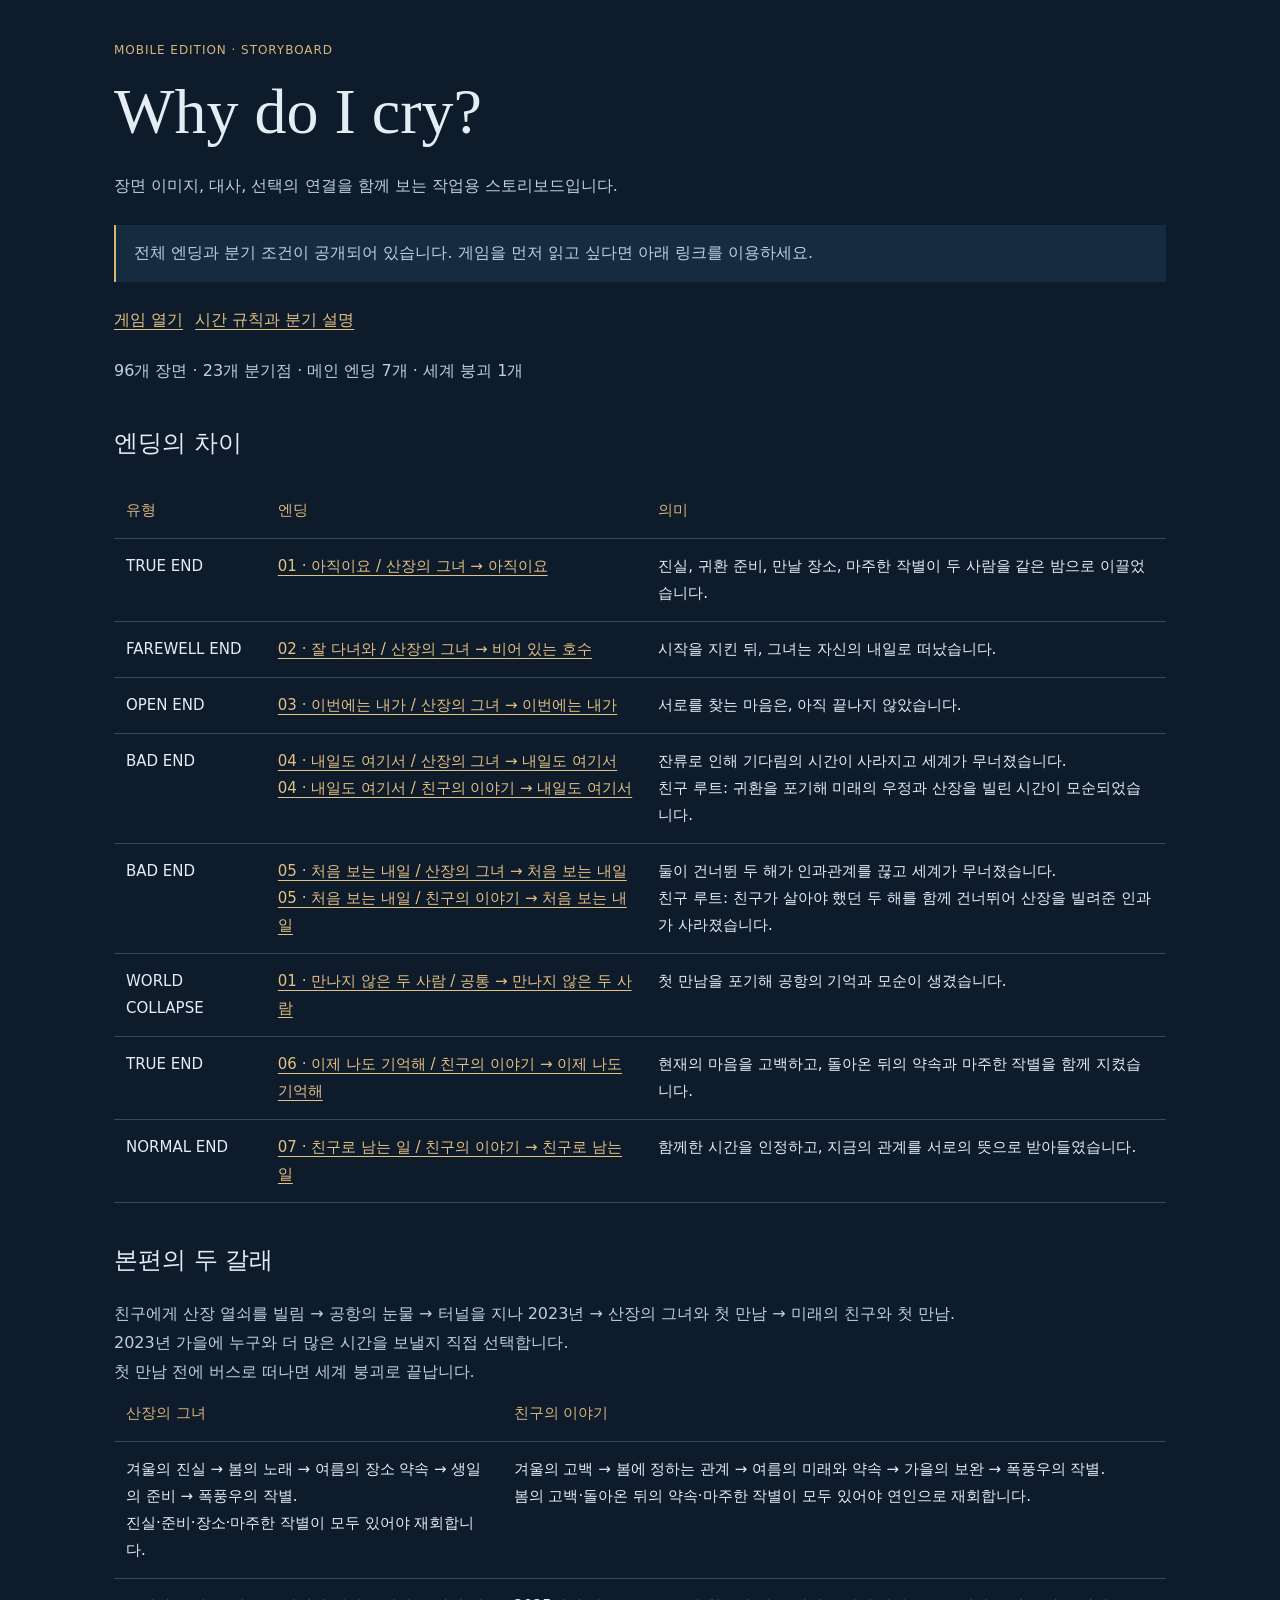
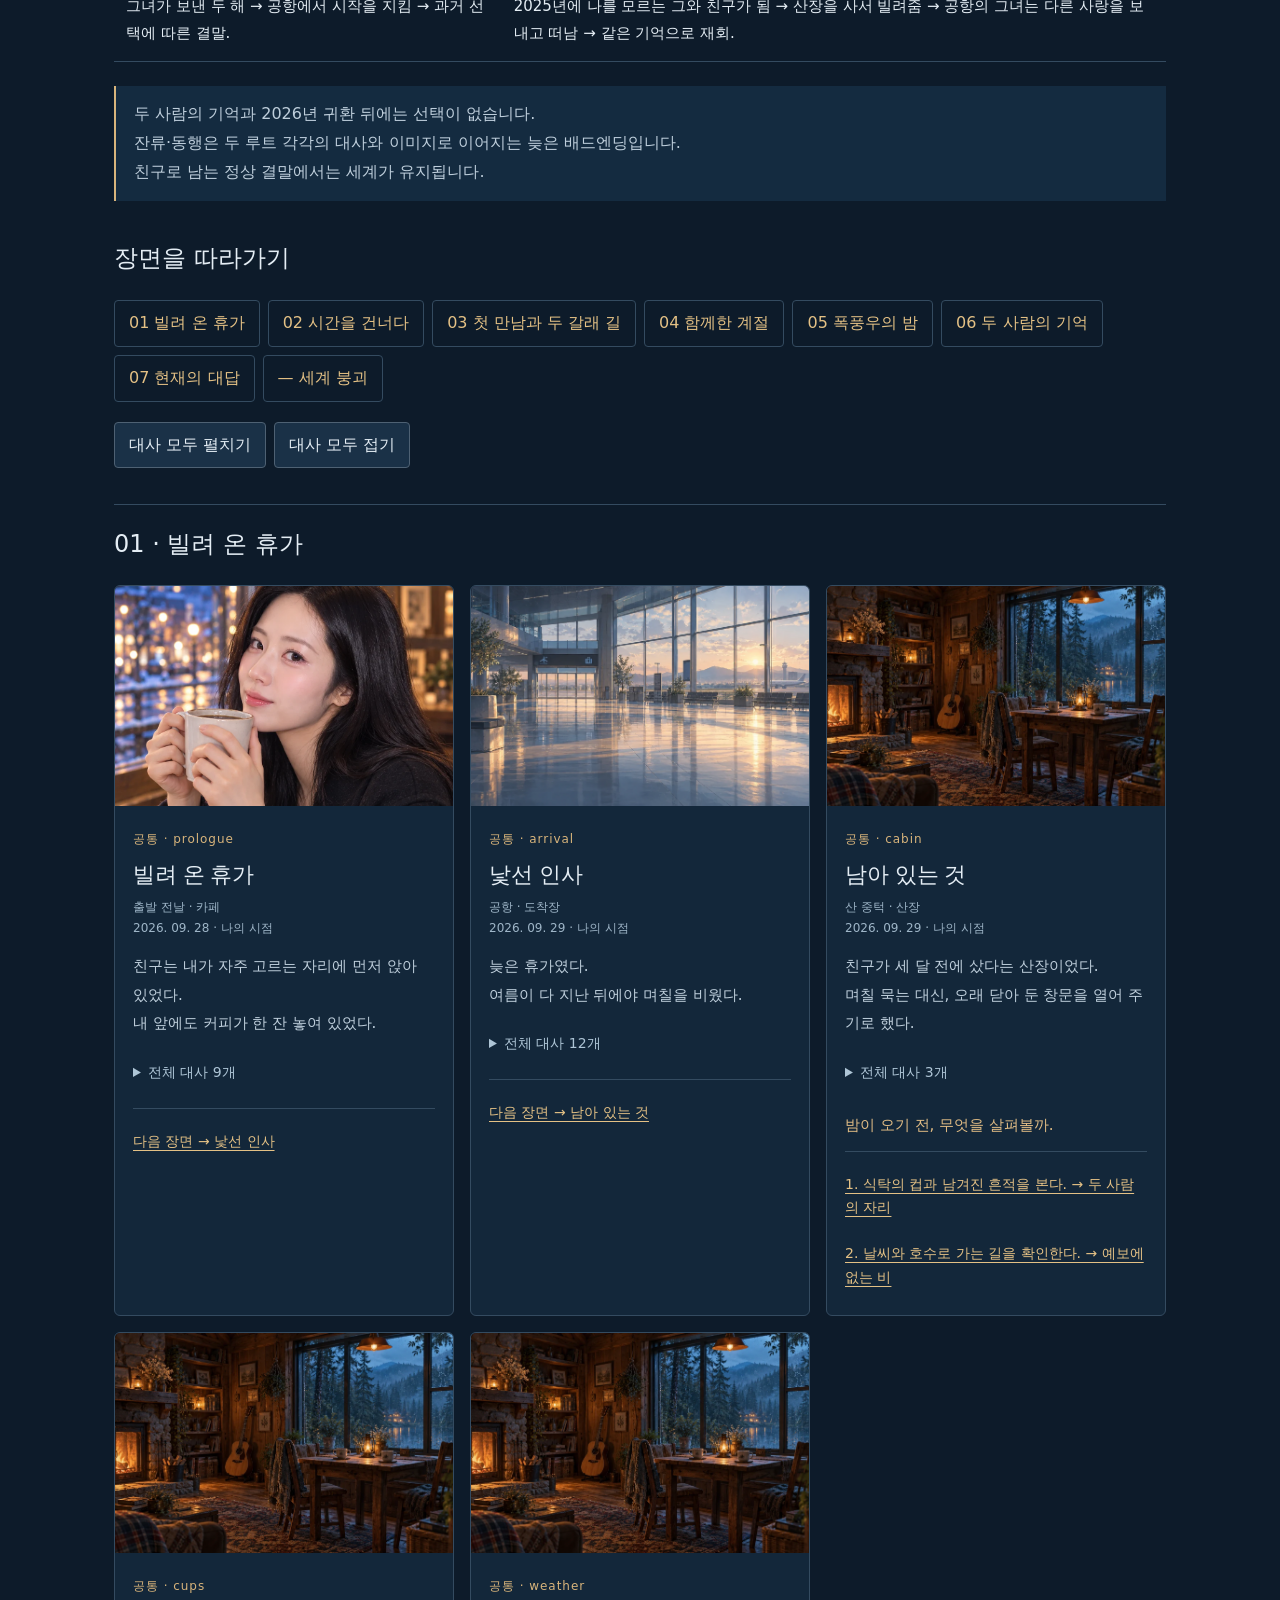
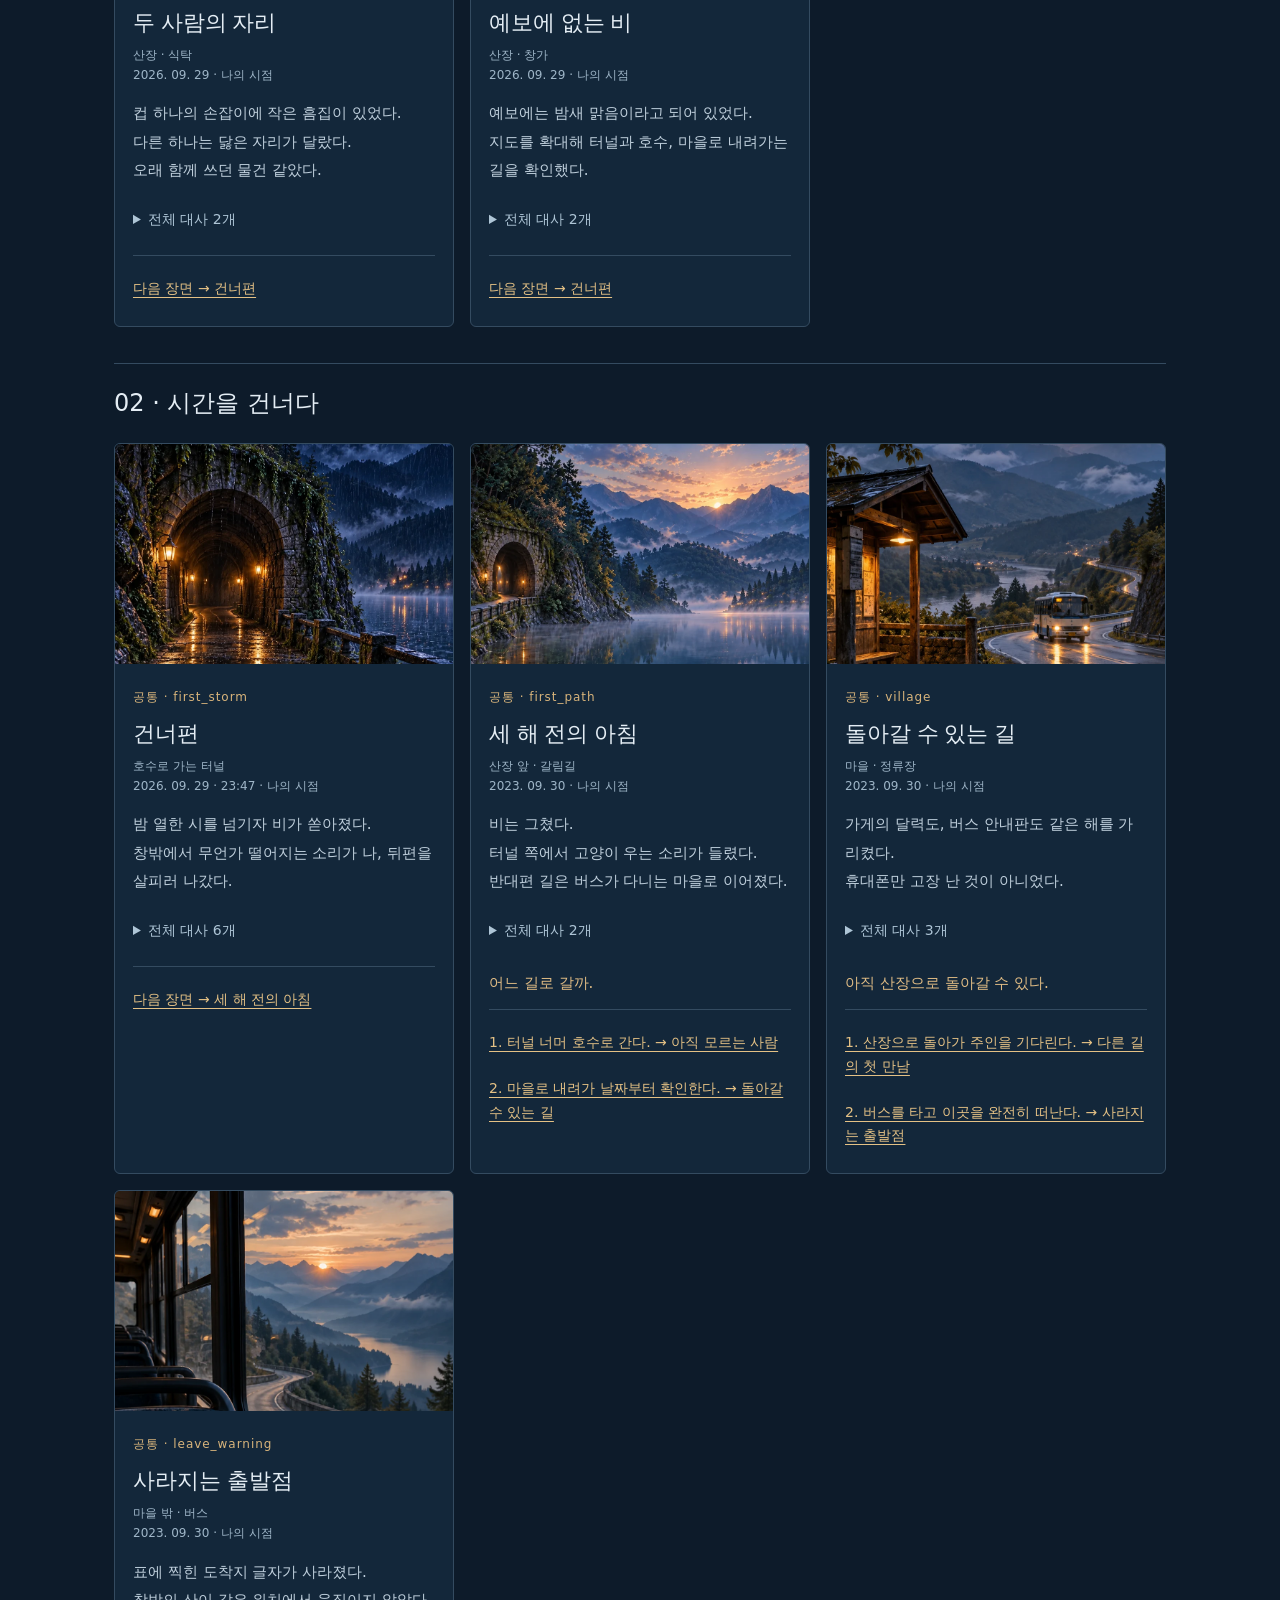
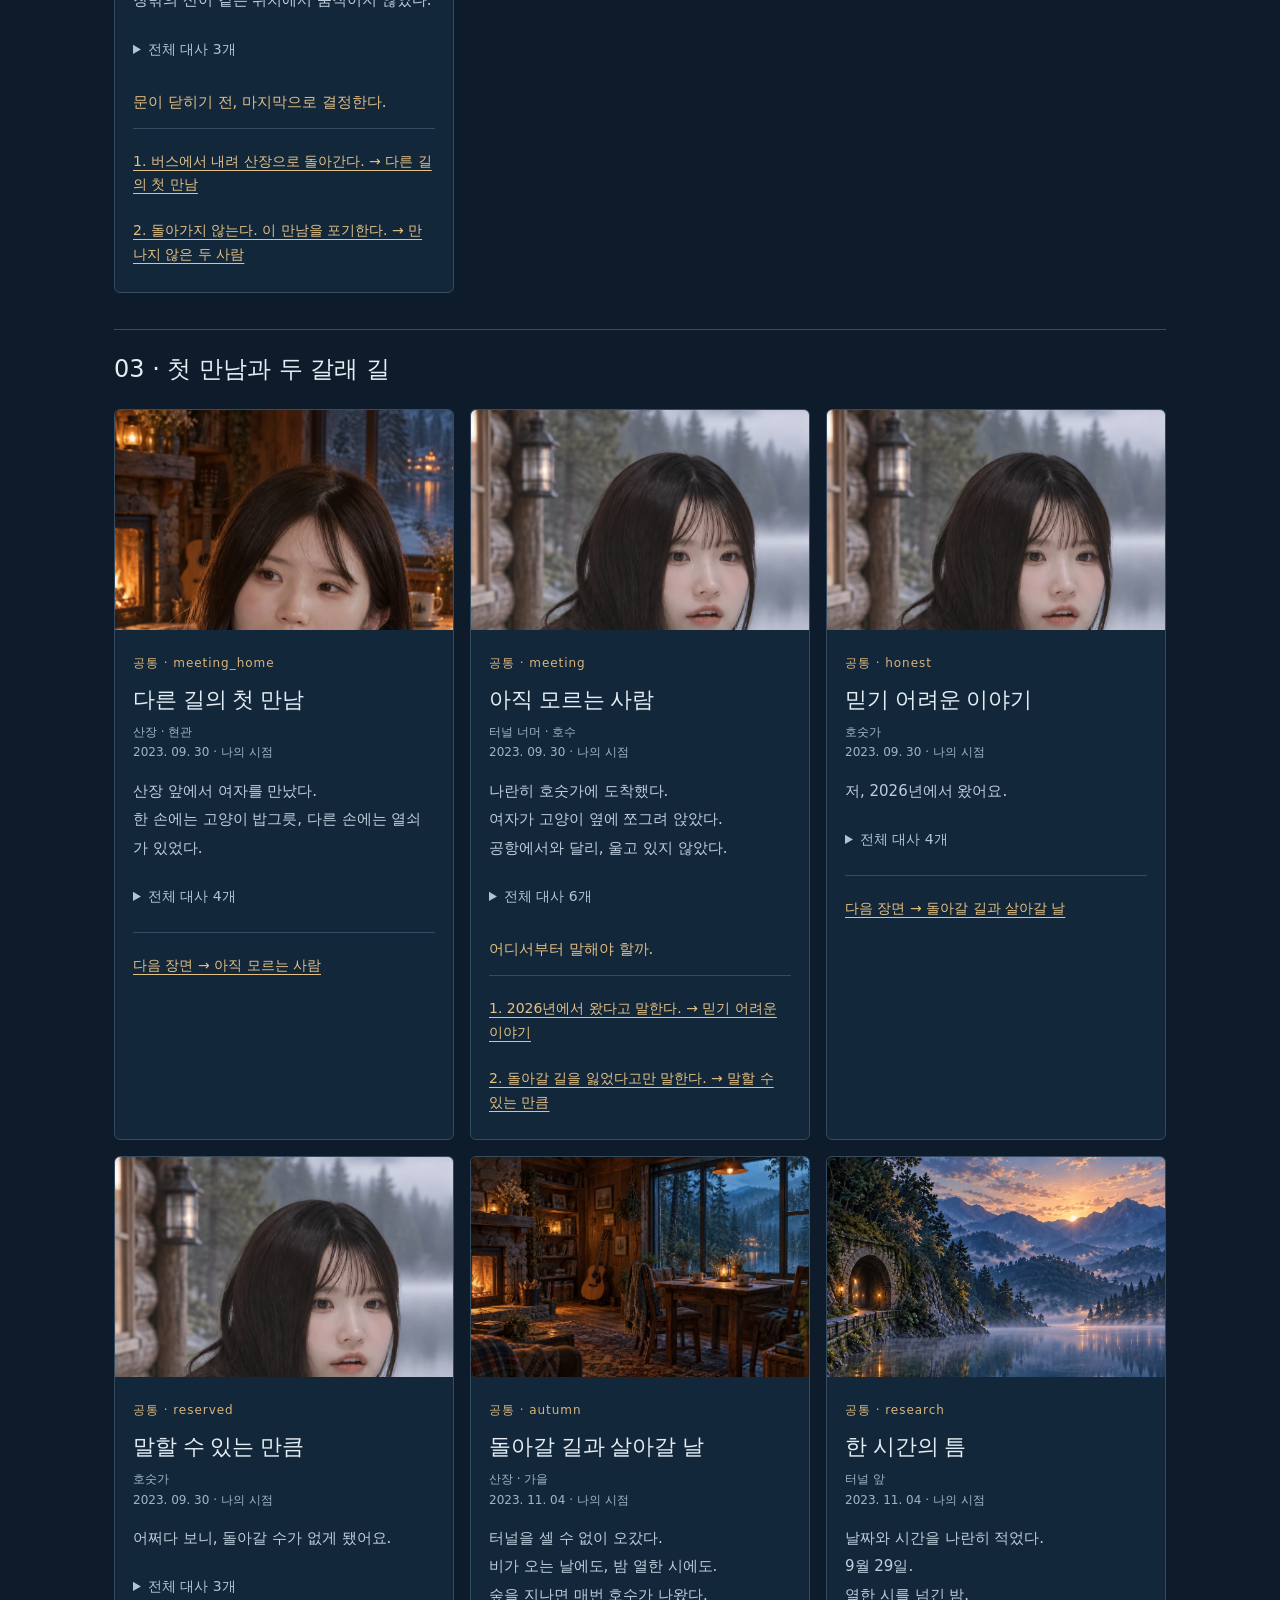
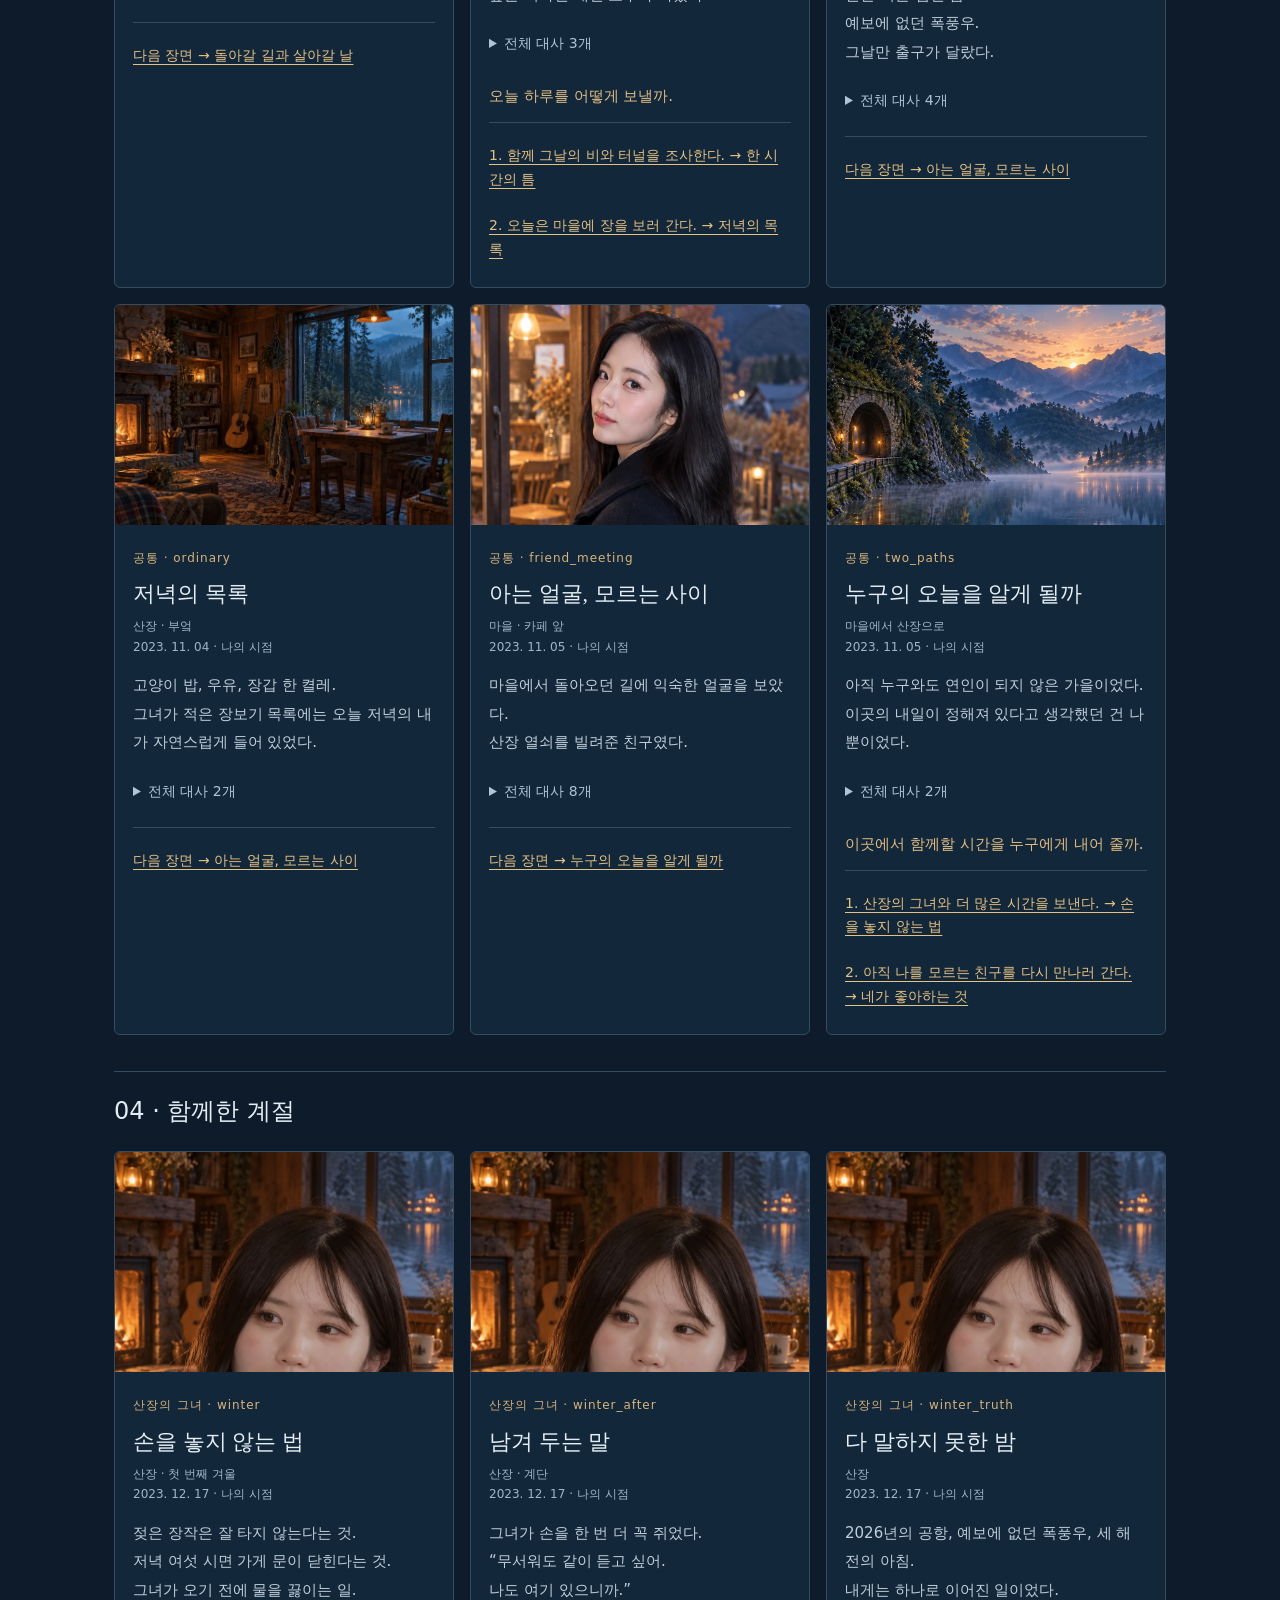
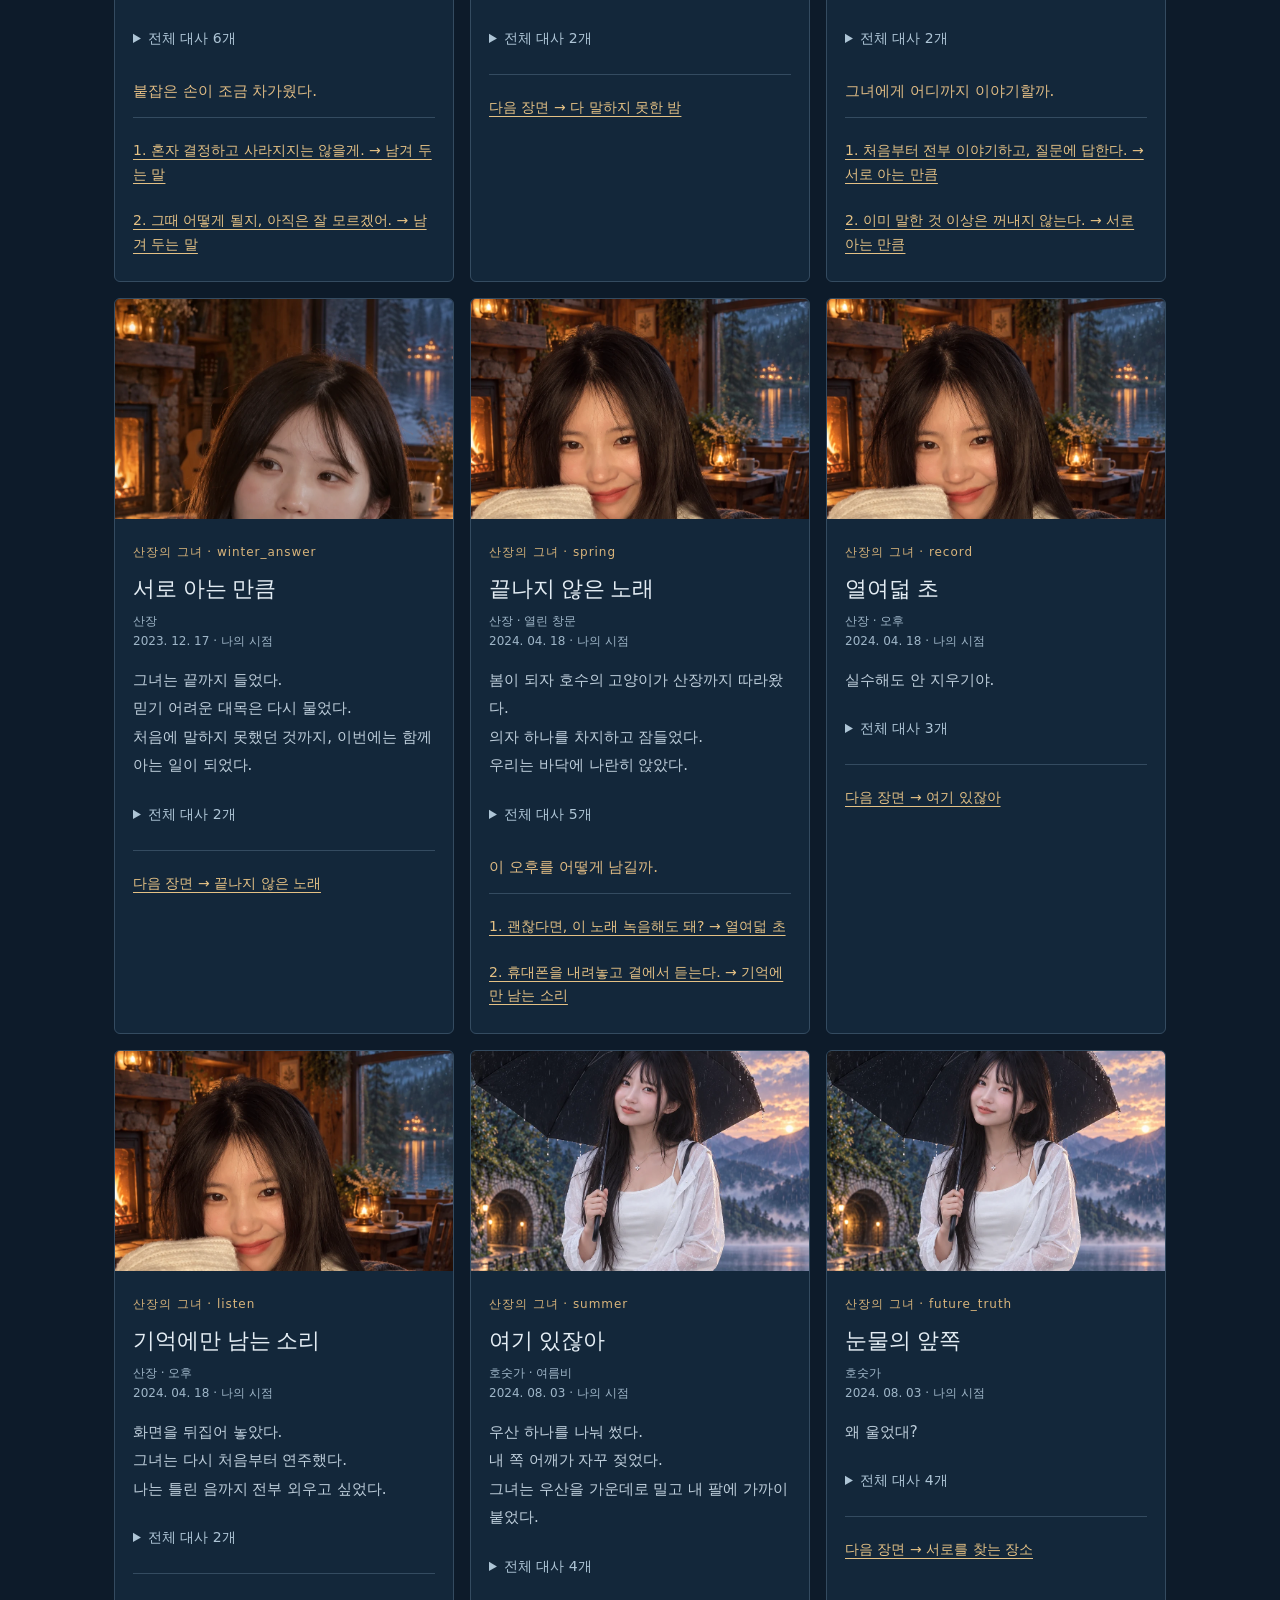
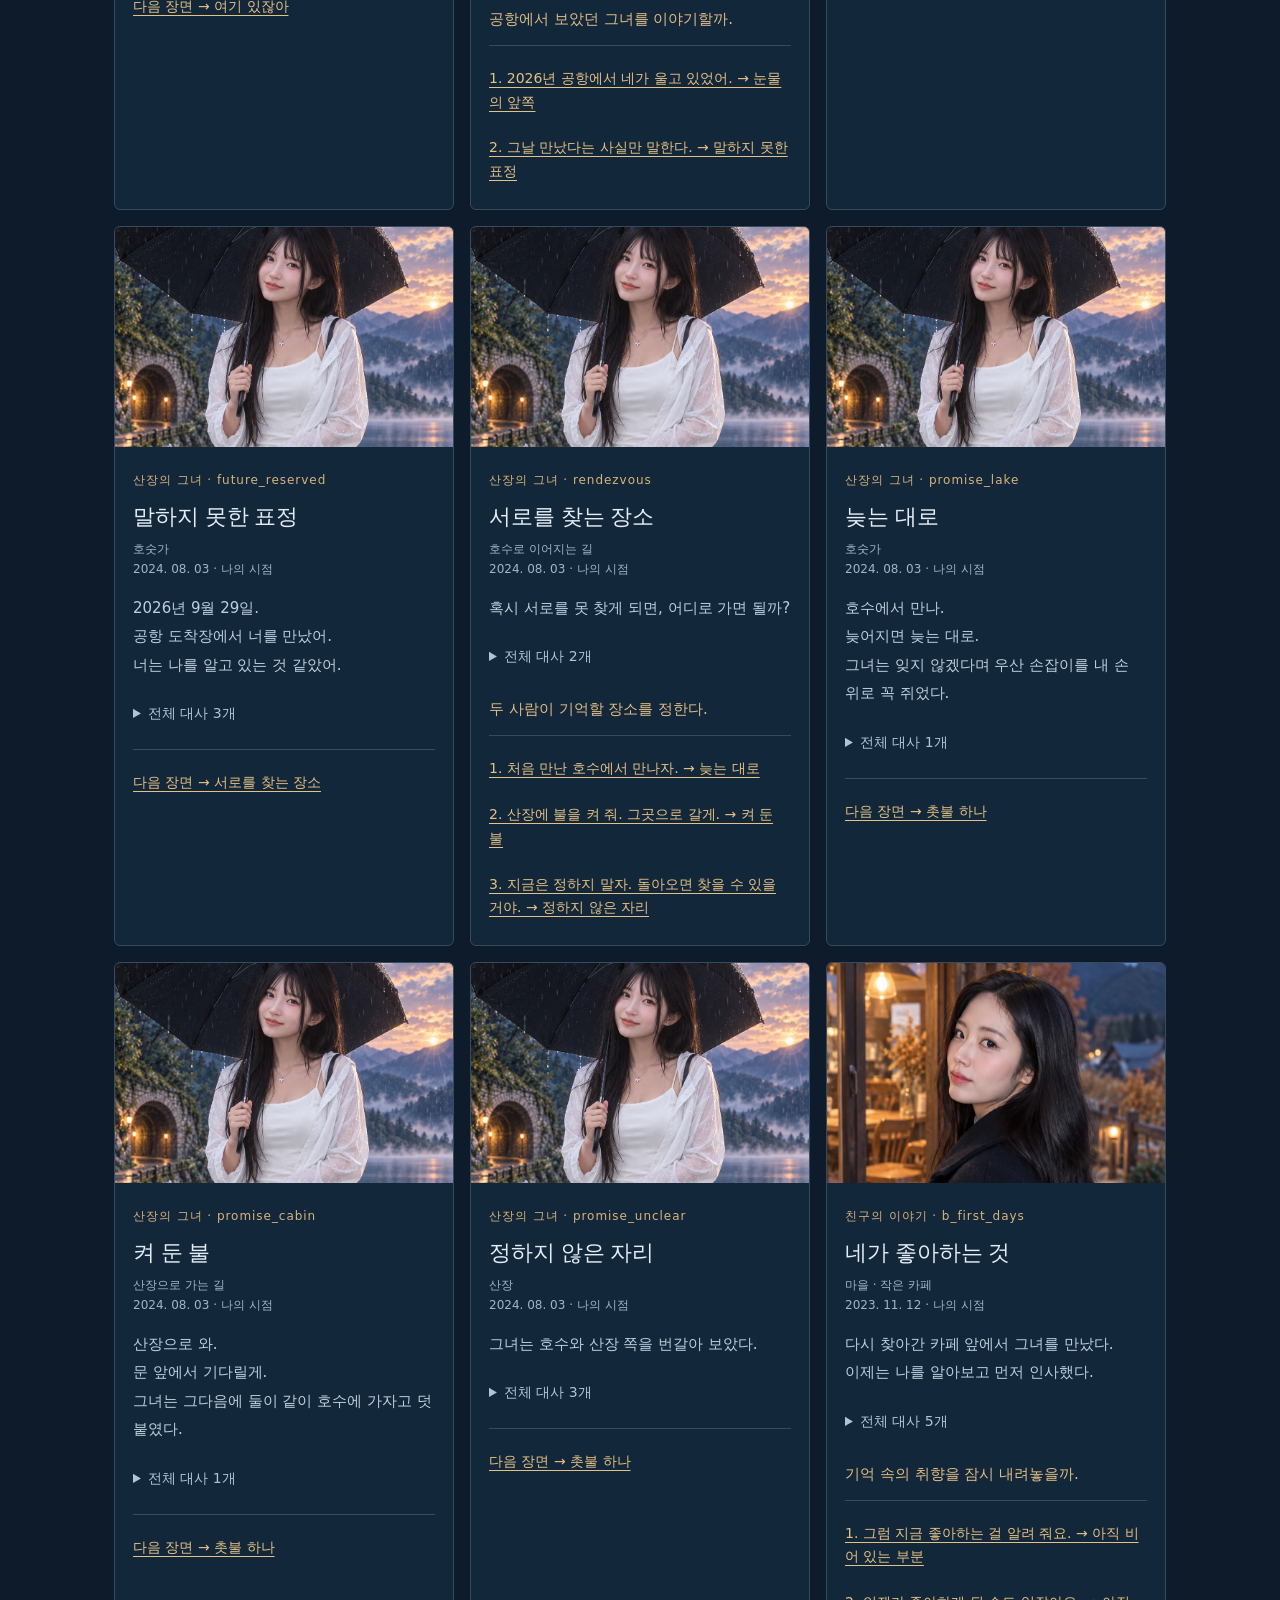
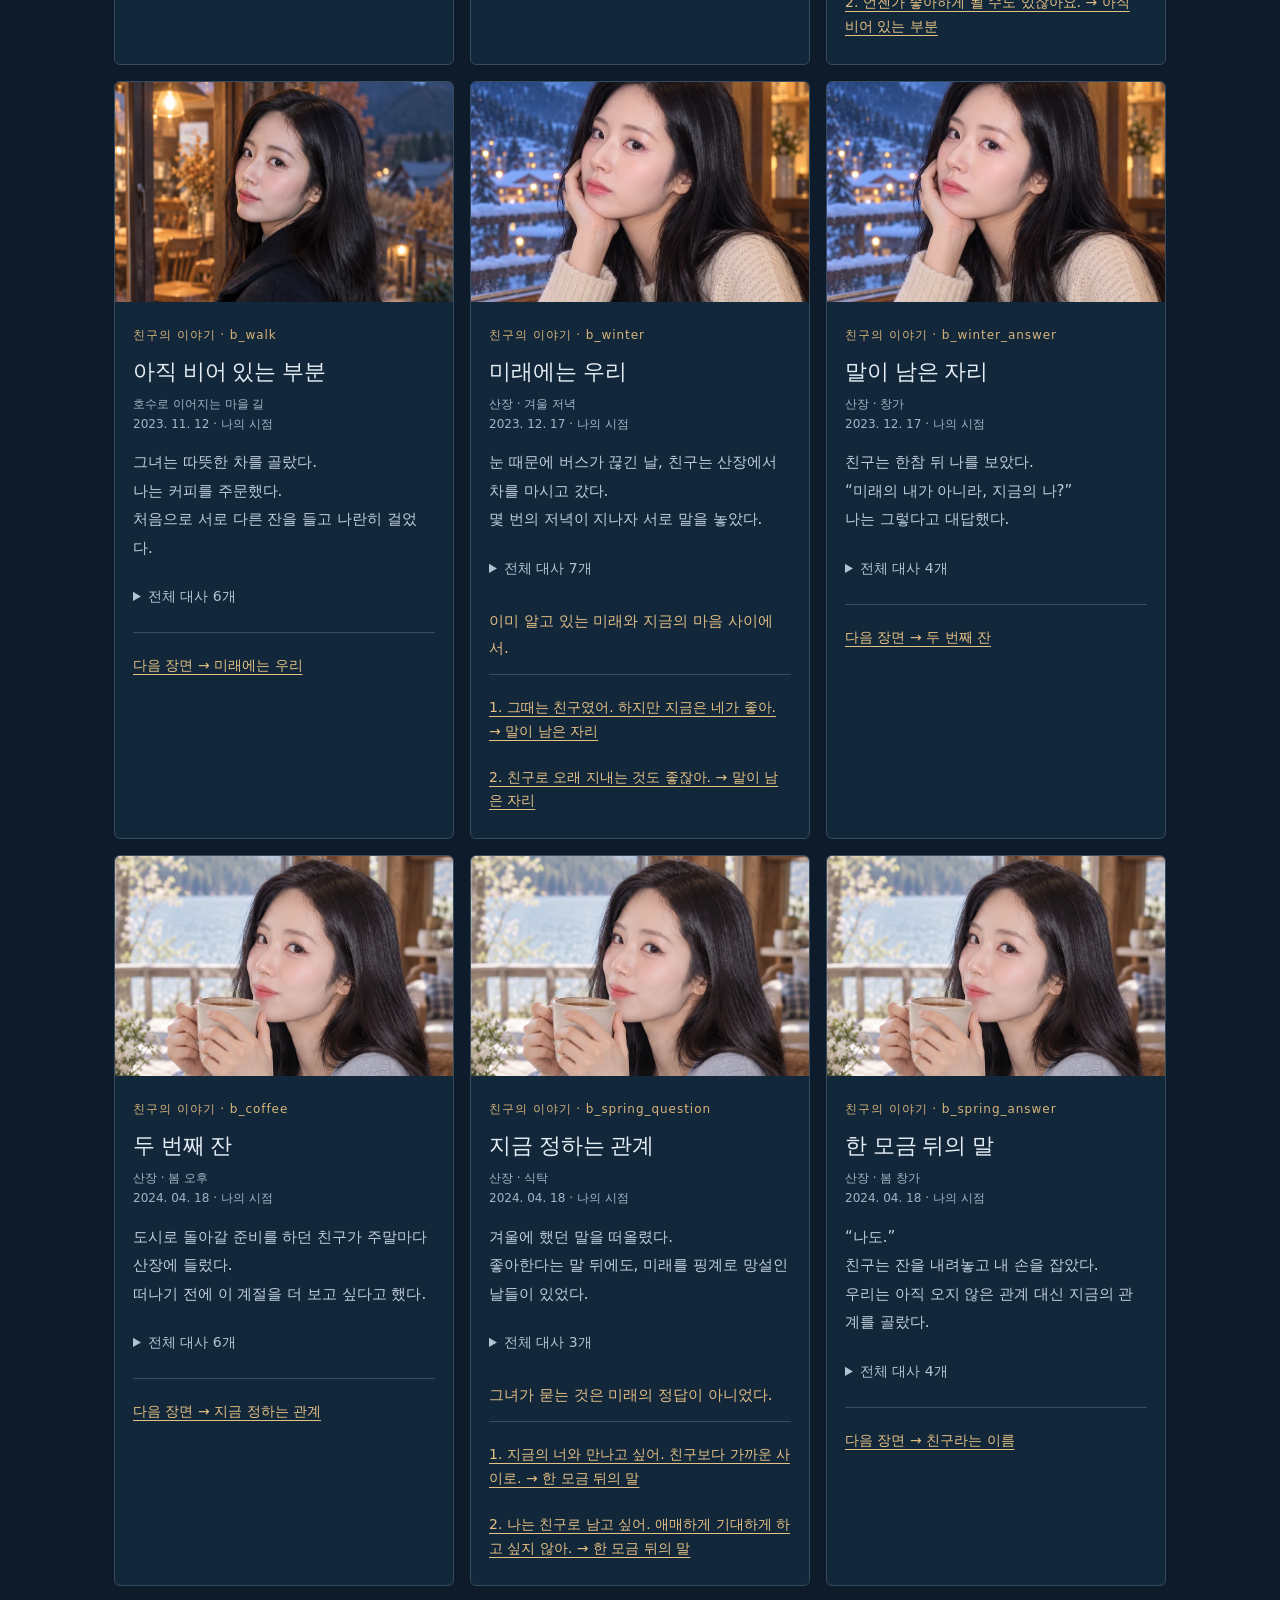
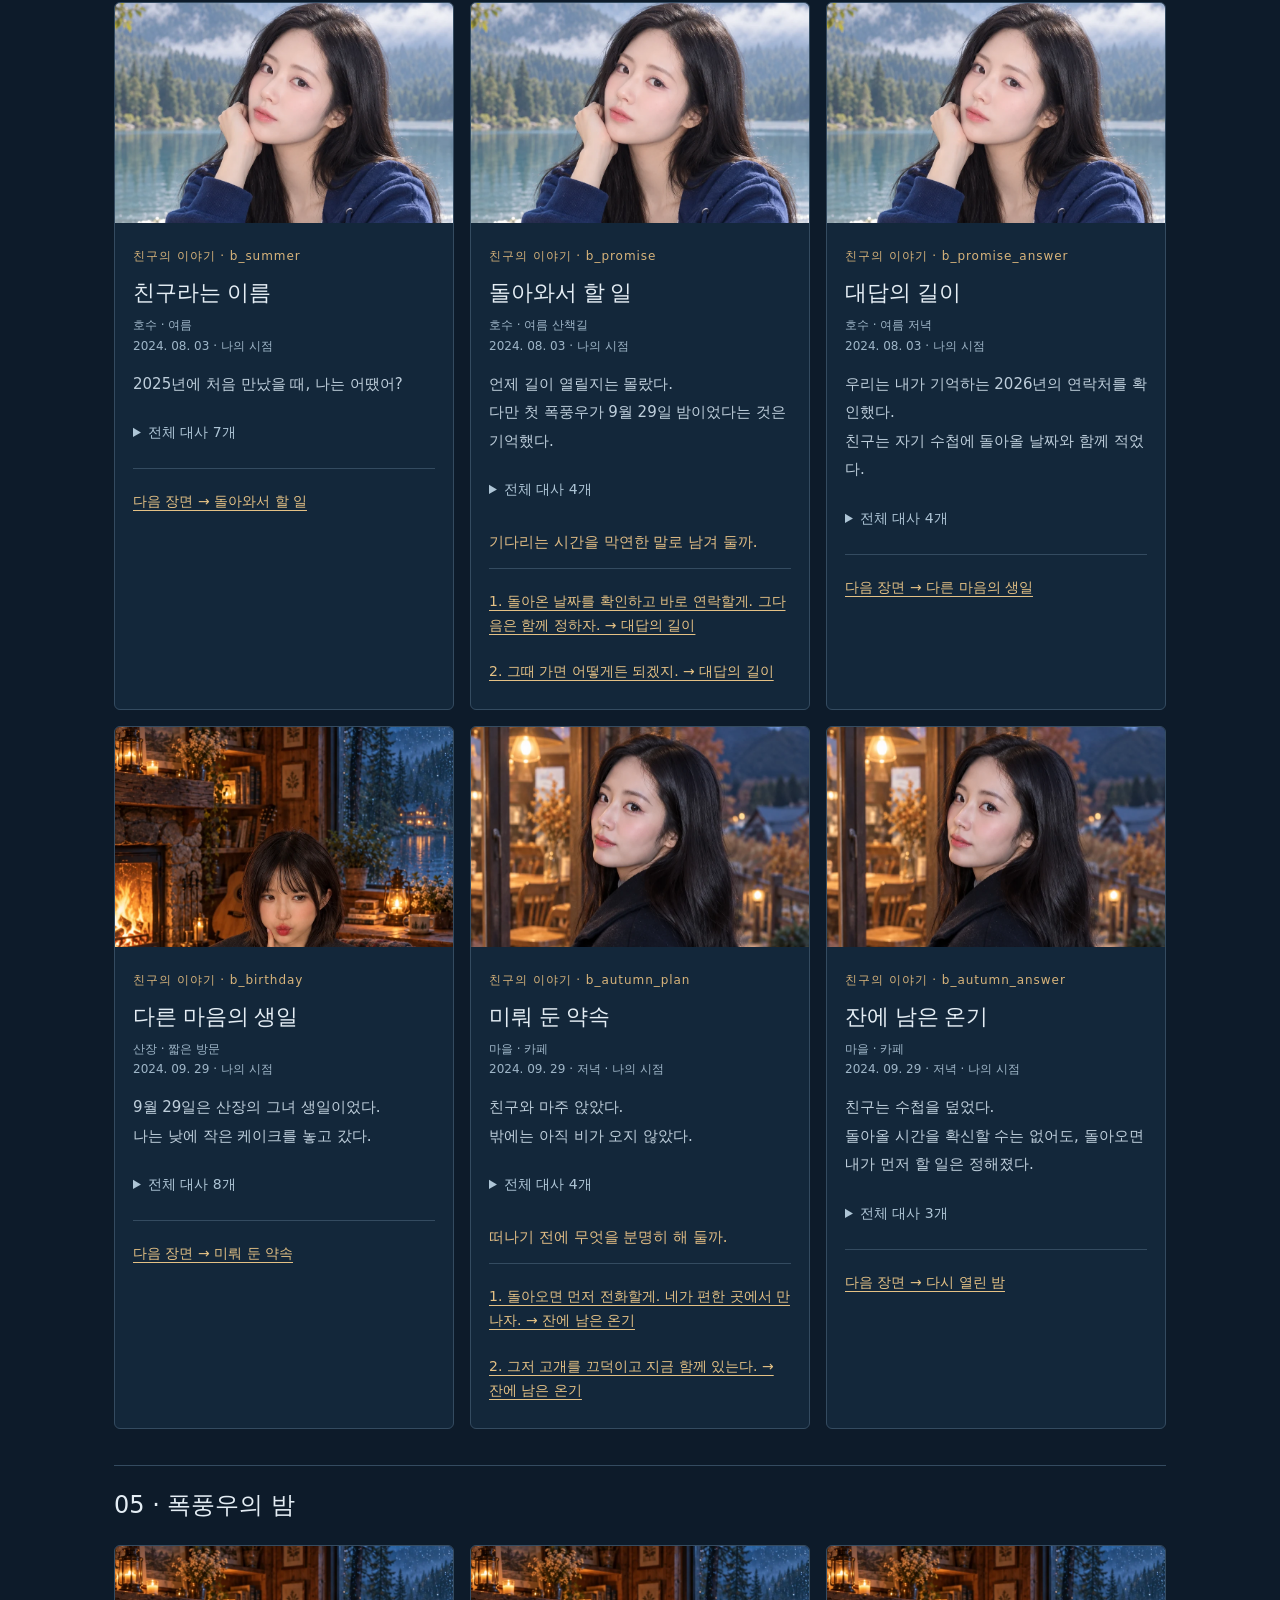
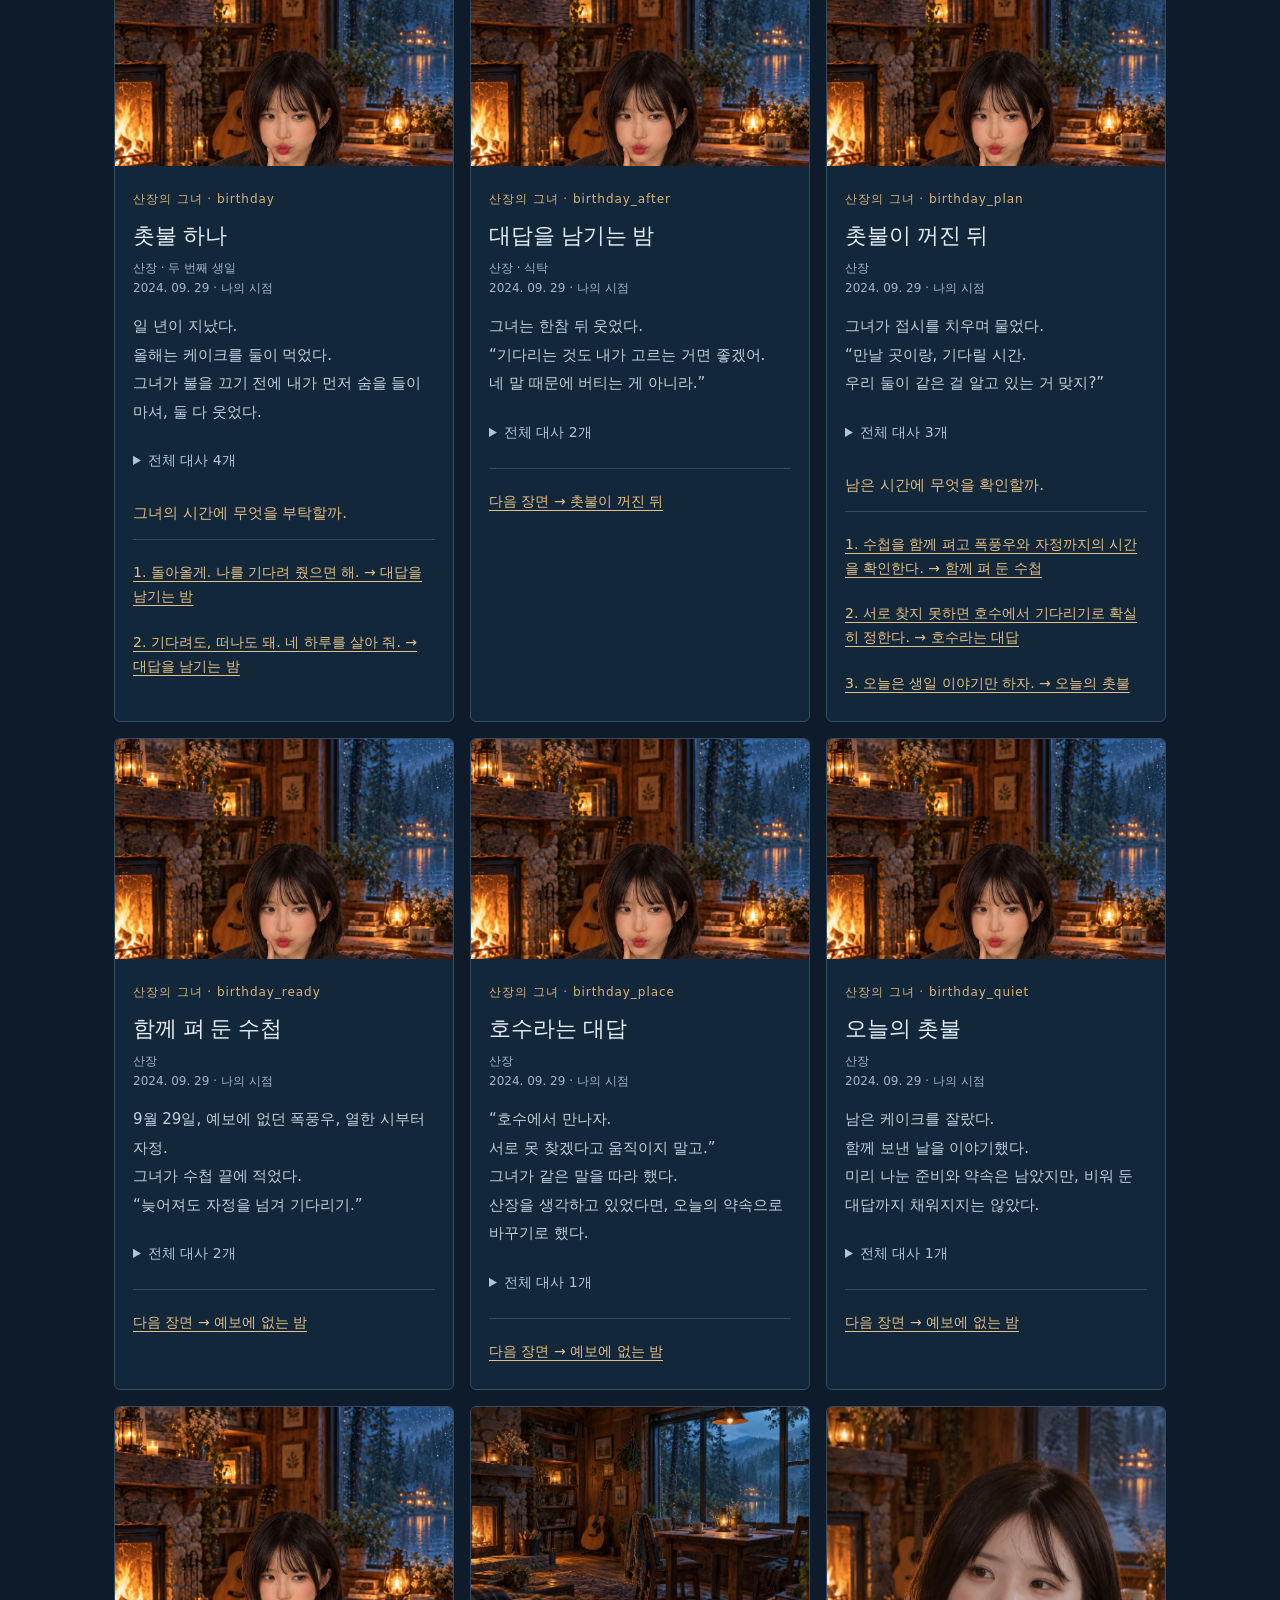
==== docs/storyboard.html @ aed200fe "feat : 시작." ====
<!doctype html>
<html lang="ko">
<head>
  <meta charset="utf-8">
  <meta name="viewport" content="width=device-width, initial-scale=1">
  <meta name="theme-color" content="#102033">
  <title>Why do I cry? · 스토리보드</title>
  <script defer src="../src/story.js"></script>
  <script defer src="storyboard.js"></script>
  <style>
    :root{color-scheme:dark;background:#0d1b2a;color:#e4edf4;font-family:system-ui,-apple-system,'Malgun Gothic',sans-serif}*{box-sizing:border-box}body{margin:0;line-height:1.8}main{max-width:1100px;margin:auto;padding:40px 24px 80px}h1,h2,h3,p{margin:0}h1{font-family:Georgia,serif;font-size:clamp(36px,8vw,64px);font-weight:400;line-height:1.2;margin:12px 0 22px}h2{font-size:24px;font-weight:500;margin:36px 0 18px}p{font-size:16px;color:#becedb}.kicker,small{font-size:12px;color:#d8b47b;letter-spacing:.08em}a{color:#e4c185;text-underline-offset:4px}button{font:inherit;color:inherit;cursor:pointer;min-height:44px;border:1px solid #4e6173;background:#1a3147;padding:8px 14px;border-radius:4px}a:focus-visible,button:focus-visible,summary:focus-visible{outline:2px solid #e4c185;outline-offset:4px}.top-links{display:flex;flex-wrap:wrap;gap:12px;margin:22px 0}.note{border-left:2px solid #d8b47b;padding:14px 18px;background:#142b40;margin:24px 0}table{width:100%;border-collapse:collapse;font-size:15px}th,td{text-align:left;padding:14px 12px;border-bottom:1px solid #344b60;vertical-align:top}th{color:#d8b47b;font-weight:500}.table-wrap{overflow-x:auto}td:nth-child(2){min-width:220px}nav{display:flex;flex-wrap:wrap;gap:8px;margin:20px 0}nav a{border:1px solid #344b60;border-radius:4px;padding:8px 14px;text-decoration:none;min-height:44px}.scene-grid{display:grid;grid-template-columns:repeat(3,minmax(0,1fr));gap:16px}.scene-card{border:1px solid #344b60;background:#13273a;border-radius:6px;overflow:hidden;scroll-margin-top:18px}.scene-card img{display:block;width:100%;height:220px;object-fit:cover;object-position:50% 25%}.scene-body{padding:18px}.scene-body h3{font-family:'AppleMyungjo','Batang',serif;font-size:22px;font-weight:400;line-height:1.5;margin:6px 0}.scene-meta{font-size:12px;color:#9fb6c8;line-height:1.7}.scene-preview{font-size:15px;white-space:pre-line;line-height:1.9;margin:14px 0}.scene-links{display:flex;flex-direction:column;gap:8px;border-top:1px solid #344b60;padding-top:14px;margin-top:12px}.scene-links a{display:block;padding:7px 0;font-size:14px;line-height:1.7}.ending{color:#e6bb7c;font-size:14px;border-top:1px solid #344b60;padding-top:14px;margin-top:14px}.prompt{font-size:15px;color:#dfbb84;margin-top:16px}summary{cursor:pointer;min-height:44px;font-size:14px;color:#aec5d6;padding:8px 0}details p{font-size:15px;line-height:1.9;white-space:pre-line;margin:10px 0}details .speaker{display:block;font-size:12px;color:#e0bc83}.conditional{border-left:2px solid #47637b;padding:0 0 0 12px;margin:14px 0}.conditional small{letter-spacing:0}.controls{display:flex;gap:8px;margin:18px 0}.chapter-head{border-top:1px solid #344b60;padding-top:18px}.scene-card:target{outline:2px solid #e0bc83}.footer{margin-top:32px;color:#9fb6c8;font-size:14px}@media(max-width:850px){.scene-grid{grid-template-columns:repeat(2,minmax(0,1fr))}}@media(max-width:540px){main{padding:28px 18px 60px}.scene-grid{grid-template-columns:1fr}.scene-card img{height:280px}.scene-body{padding:20px}h2{font-size:21px}th,td{padding:12px 8px}}
  </style>
</head>
<body><main>
  <p class="kicker">MOBILE EDITION · STORYBOARD</p><h1>Why do I cry?</h1>
  <p>장면 이미지, 대사, 선택의 연결을 함께 보는 작업용 스토리보드입니다.</p>
  <div class="note"><p>전체 엔딩과 분기 조건이 공개되어 있습니다. 게임을 먼저 읽고 싶다면 아래 링크를 이용하세요.</p></div>
  <div class="top-links"><a href="../index.html">게임 열기</a><a href="story-rules.md">시간 규칙과 분기 설명</a></div>
  <p id="counts"></p><h2>엔딩의 차이</h2><div class="table-wrap"><table><thead><tr><th>유형</th><th>엔딩</th><th>의미</th></tr></thead><tbody id="endings"></tbody></table></div>
  <h2>본편의 두 갈래</h2>
  <p>친구에게 산장 열쇠를 빌림 → 공항의 눈물 → 터널을 지나 2023년 → 산장의 그녀와 첫 만남 → 미래의 친구와 첫 만남.<br>2023년 가을에 누구와 더 많은 시간을 보낼지 직접 선택합니다.<br>첫 만남 전에 버스로 떠나면 세계 붕괴로 끝납니다.</p>
  <div class="table-wrap"><table><thead><tr><th>산장의 그녀</th><th>친구의 이야기</th></tr></thead><tbody><tr><td>겨울의 진실 → 봄의 노래 → 여름의 장소 약속 → 생일의 준비 → 폭풍우의 작별.<br>진실·준비·장소·마주한 작별이 모두 있어야 재회합니다.</td><td>겨울의 고백 → 봄에 정하는 관계 → 여름의 미래와 약속 → 가을의 보완 → 폭풍우의 작별.<br>봄의 고백·돌아온 뒤의 약속·마주한 작별이 모두 있어야 연인으로 재회합니다.</td></tr><tr><td>그녀가 보낸 두 해 → 공항에서 시작을 지킴 → 과거 선택에 따른 결말.</td><td>2025년에 나를 모르는 그와 친구가 됨 → 산장을 사서 빌려줌 → 공항의 그녀는 다른 사랑을 보내고 떠남 → 같은 기억으로 재회.</td></tr></tbody></table></div>
  <p class="note">두 사람의 기억과 2026년 귀환 뒤에는 선택이 없습니다.<br>잔류·동행은 두 루트 각각의 대사와 이미지로 이어지는 늦은 배드엔딩입니다.<br>친구로 남는 정상 결말에서는 세계가 유지됩니다.</p><h2>장면을 따라가기</h2><nav id="chapters" aria-label="장별 바로가기"></nav><div class="controls"><button id="expand">대사 모두 펼치기</button><button id="collapse">대사 모두 접기</button></div><div id="scenes"></div>
  <p class="footer">이 문서는 게임과 같은 src/story.js를 읽습니다. 대사를 수정하고 새로고침하면 함께 반영됩니다.</p>
</main></body>
</html>
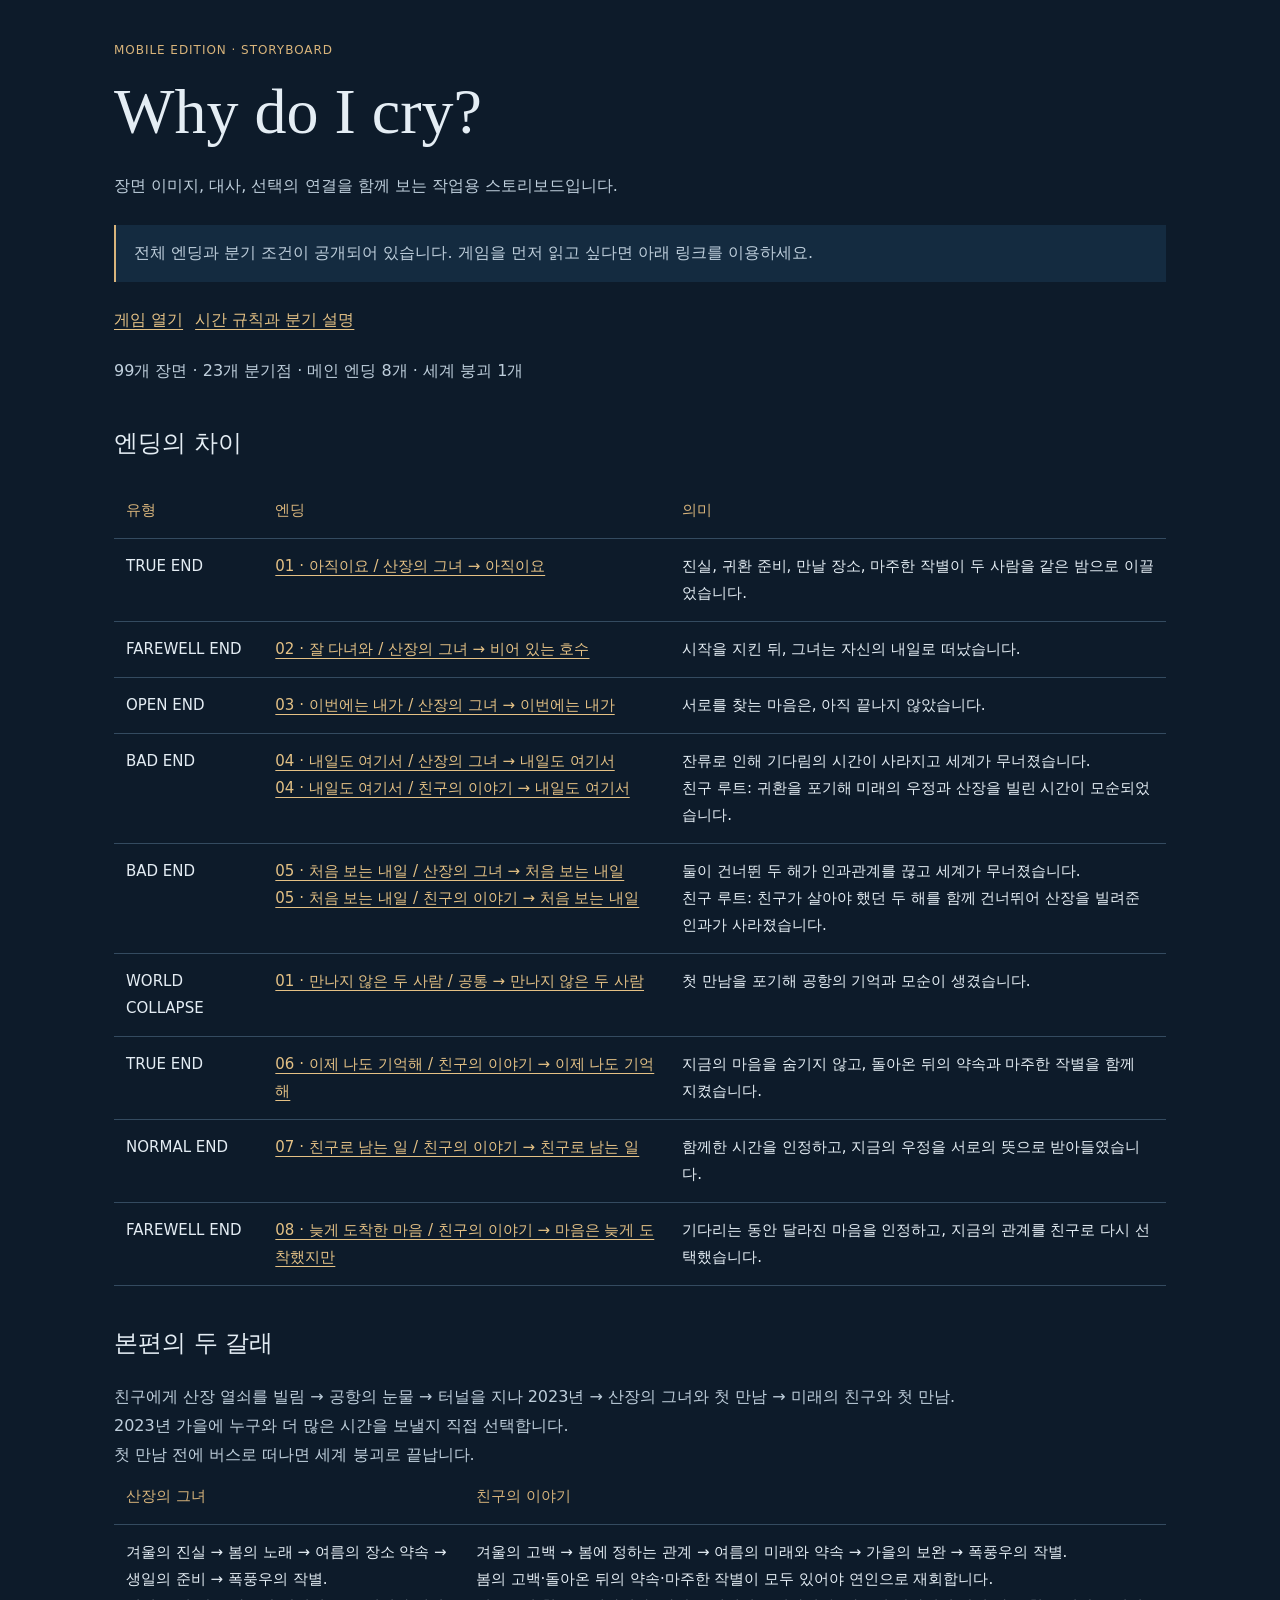
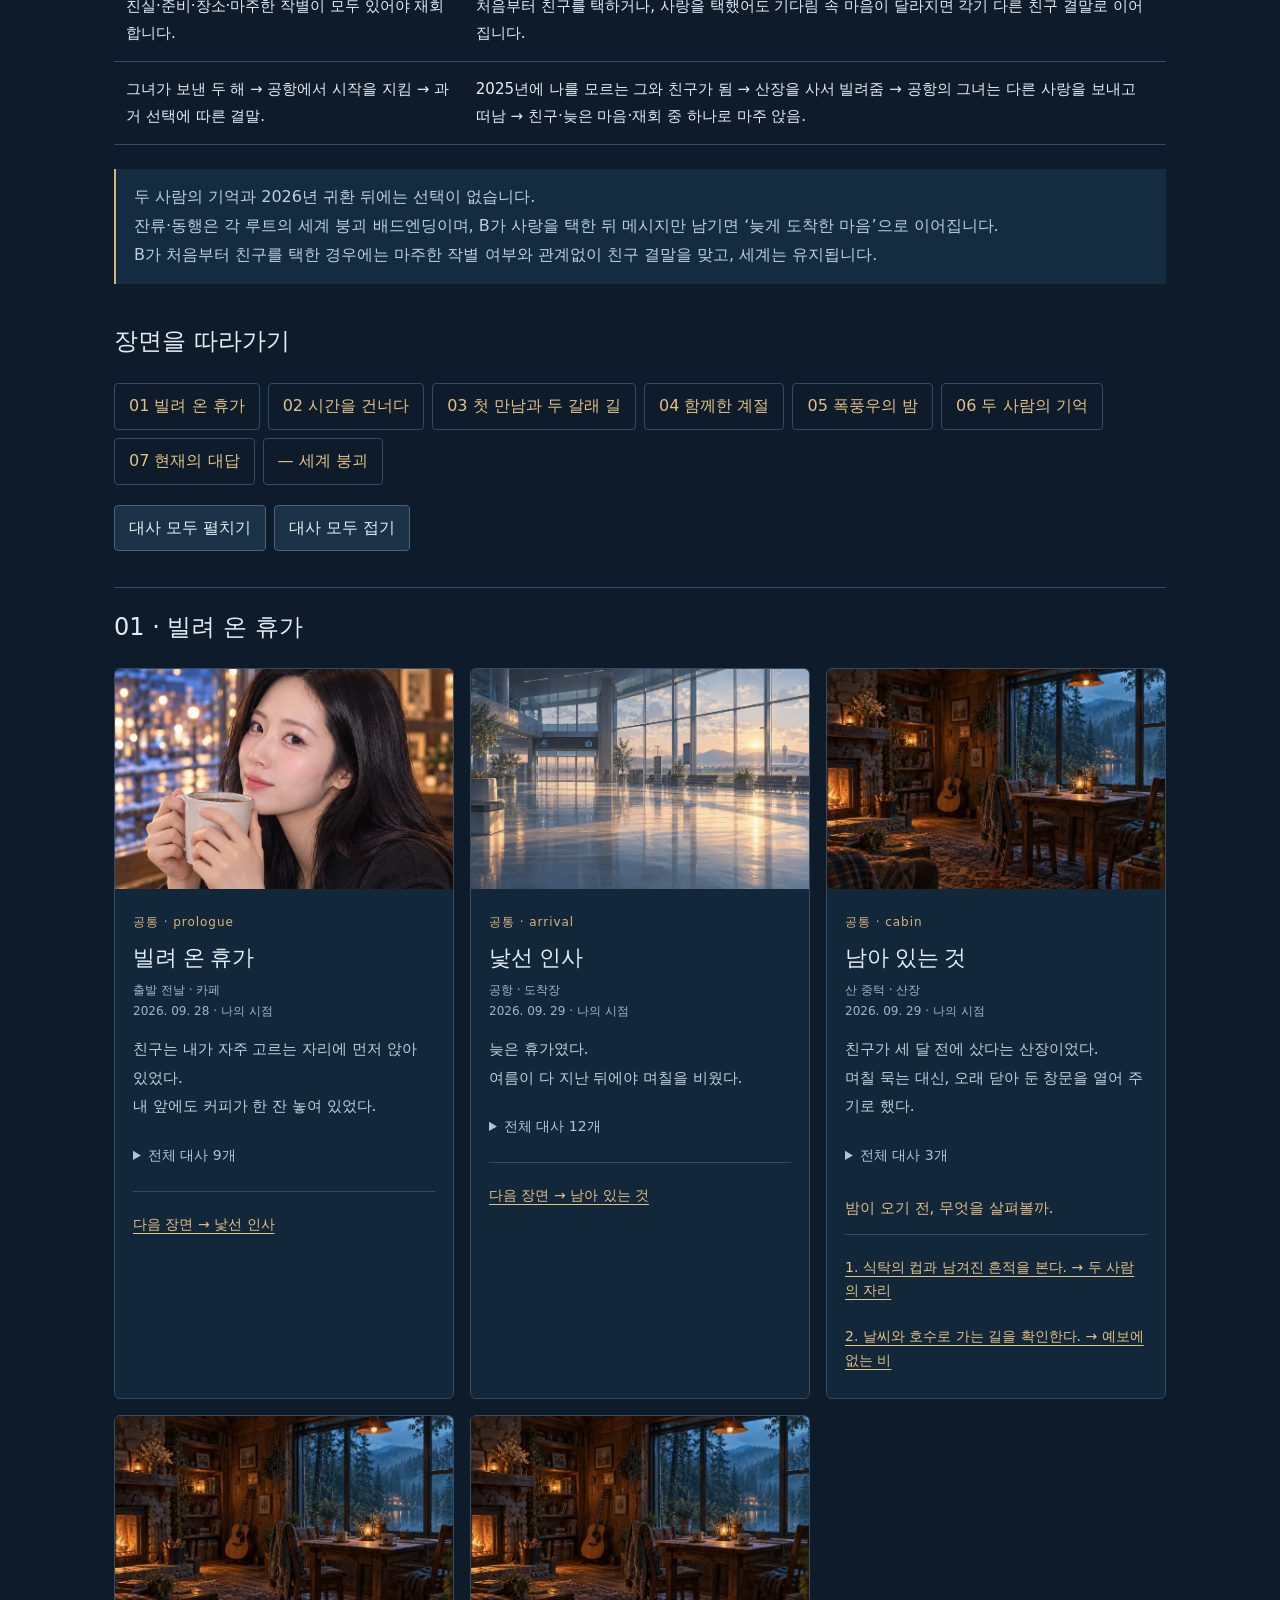
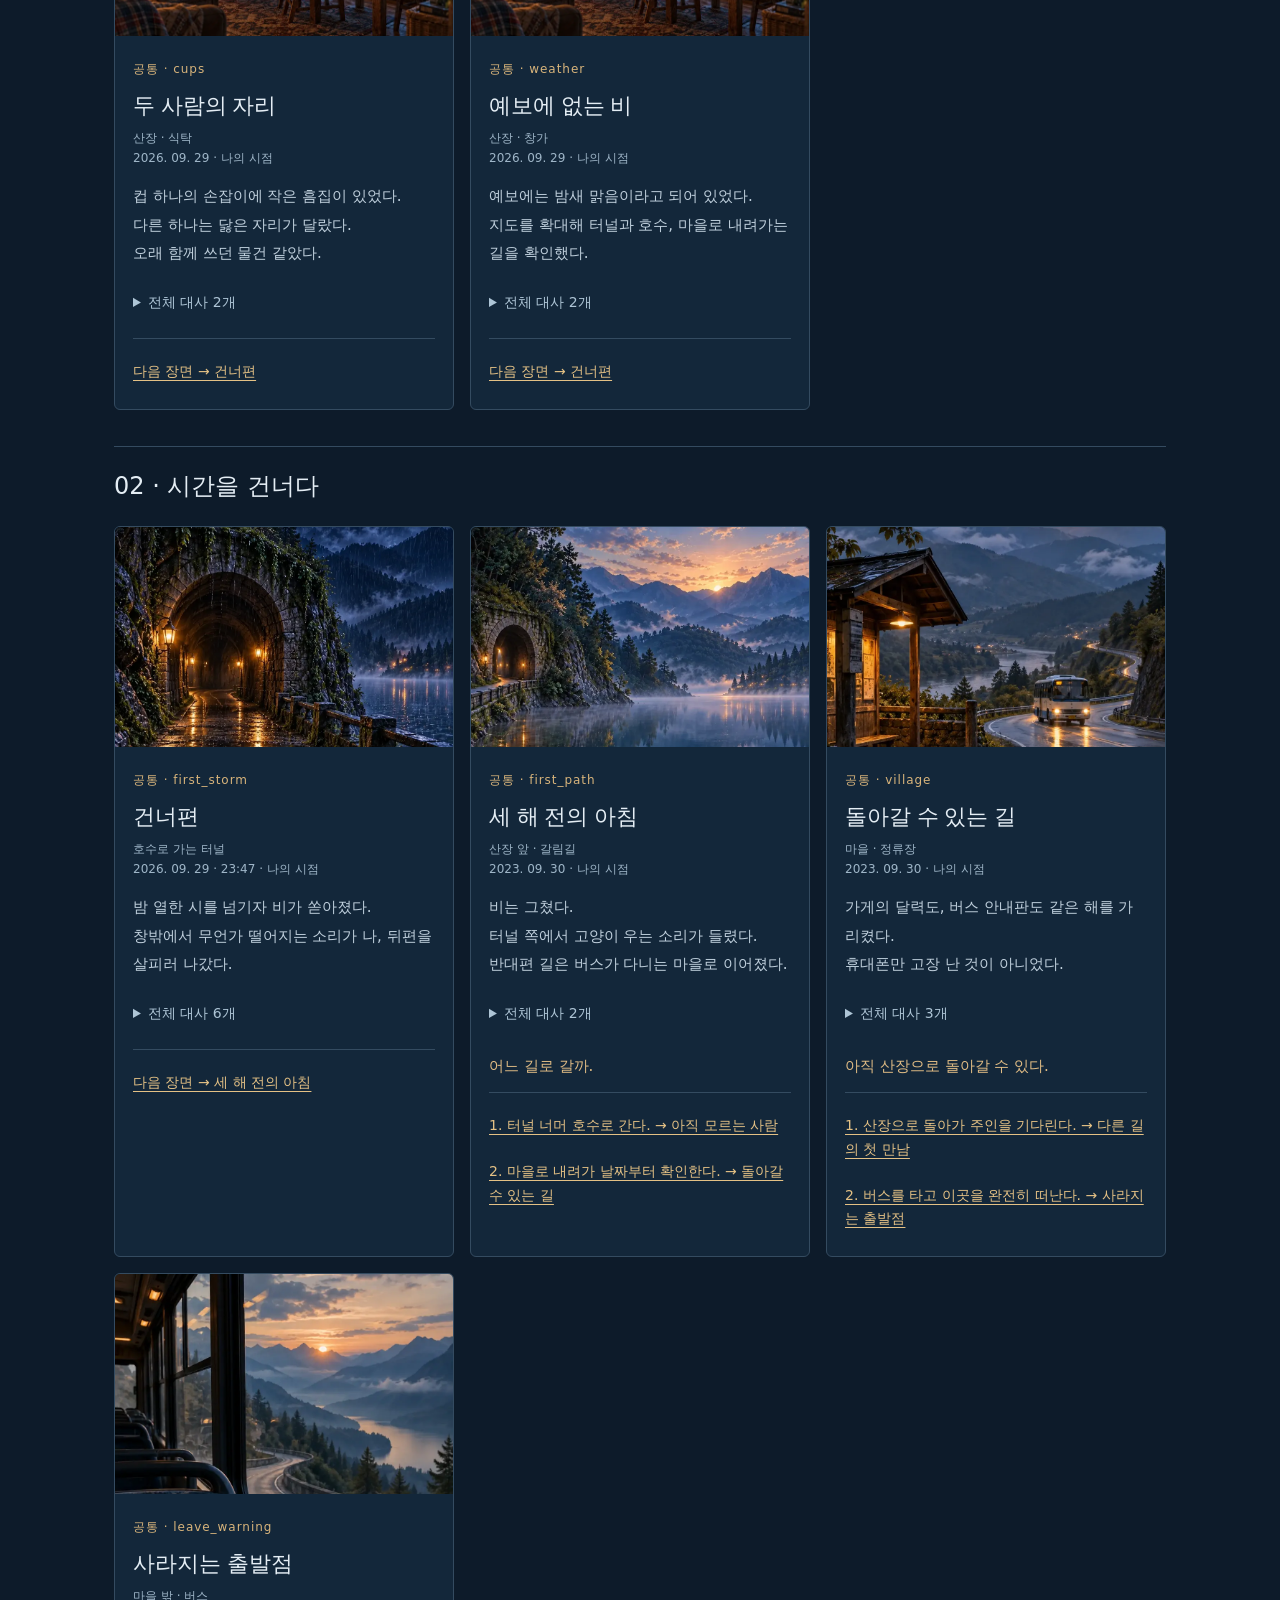
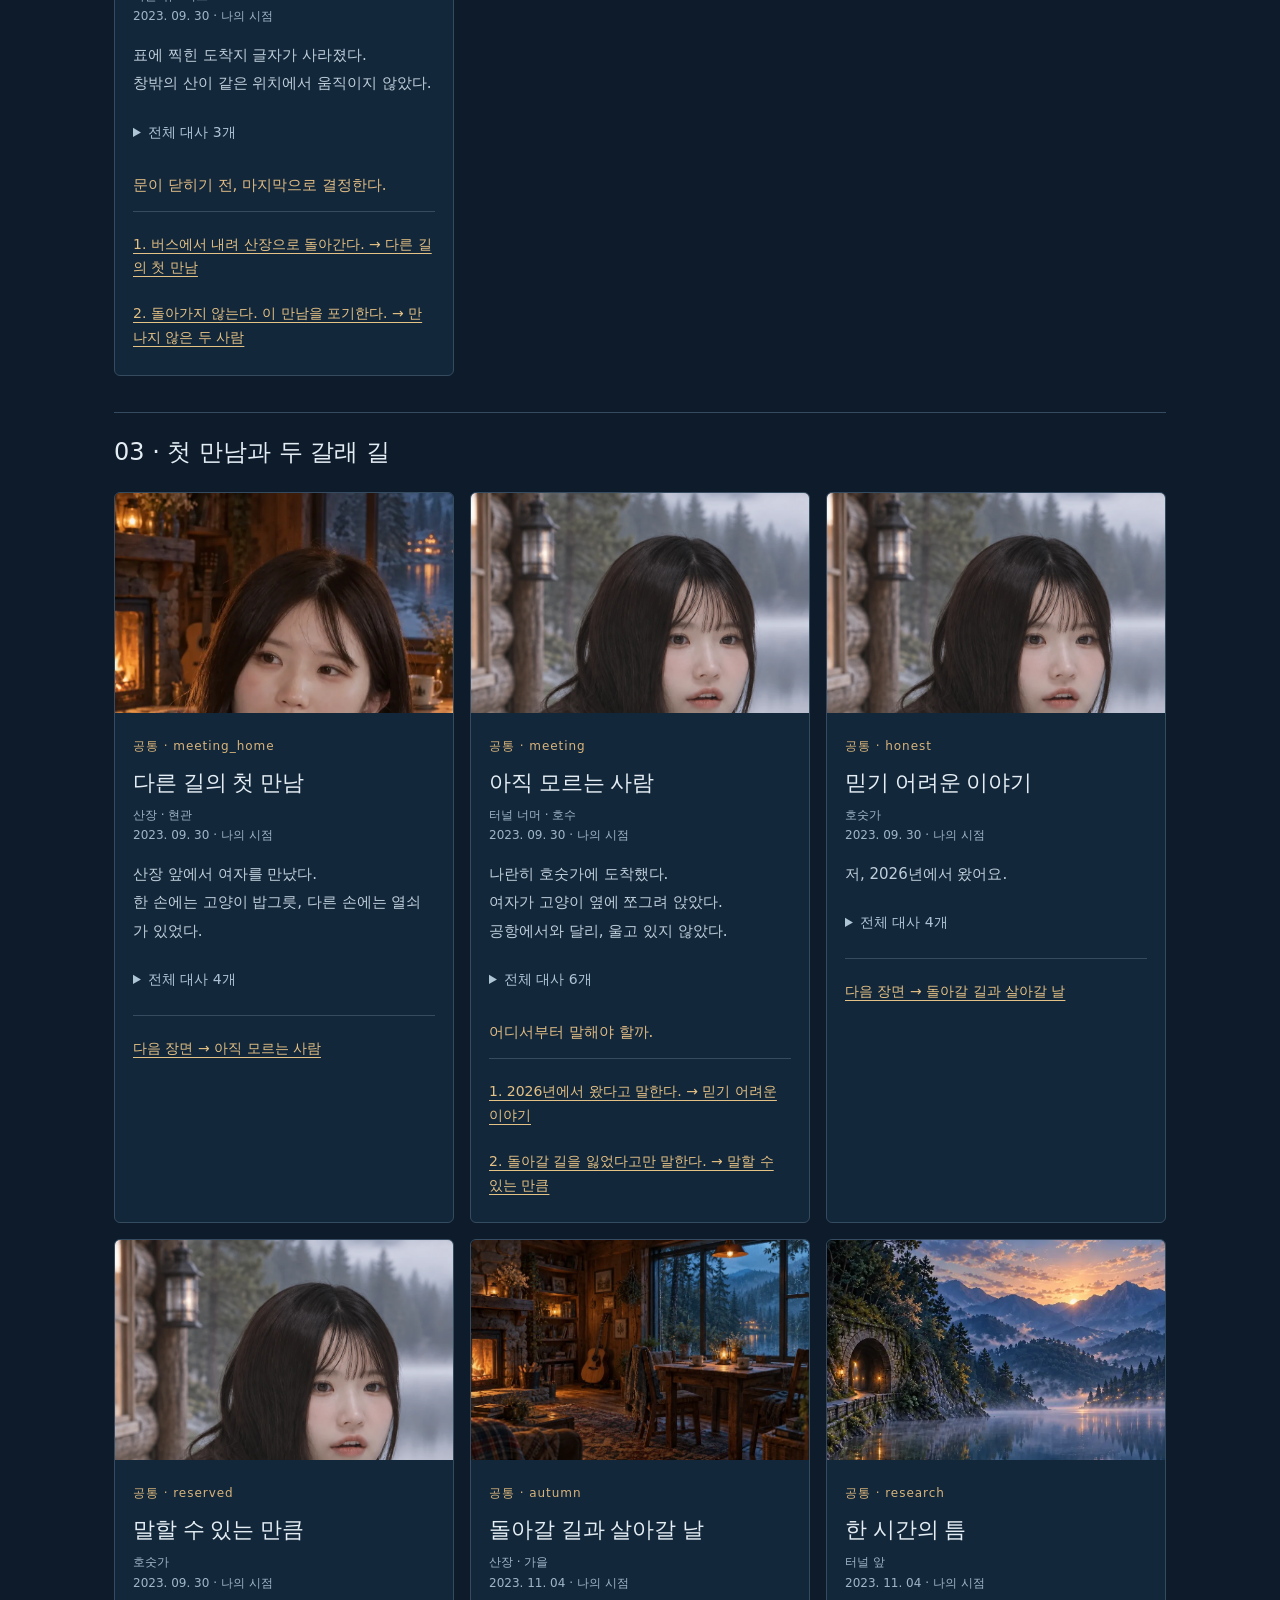
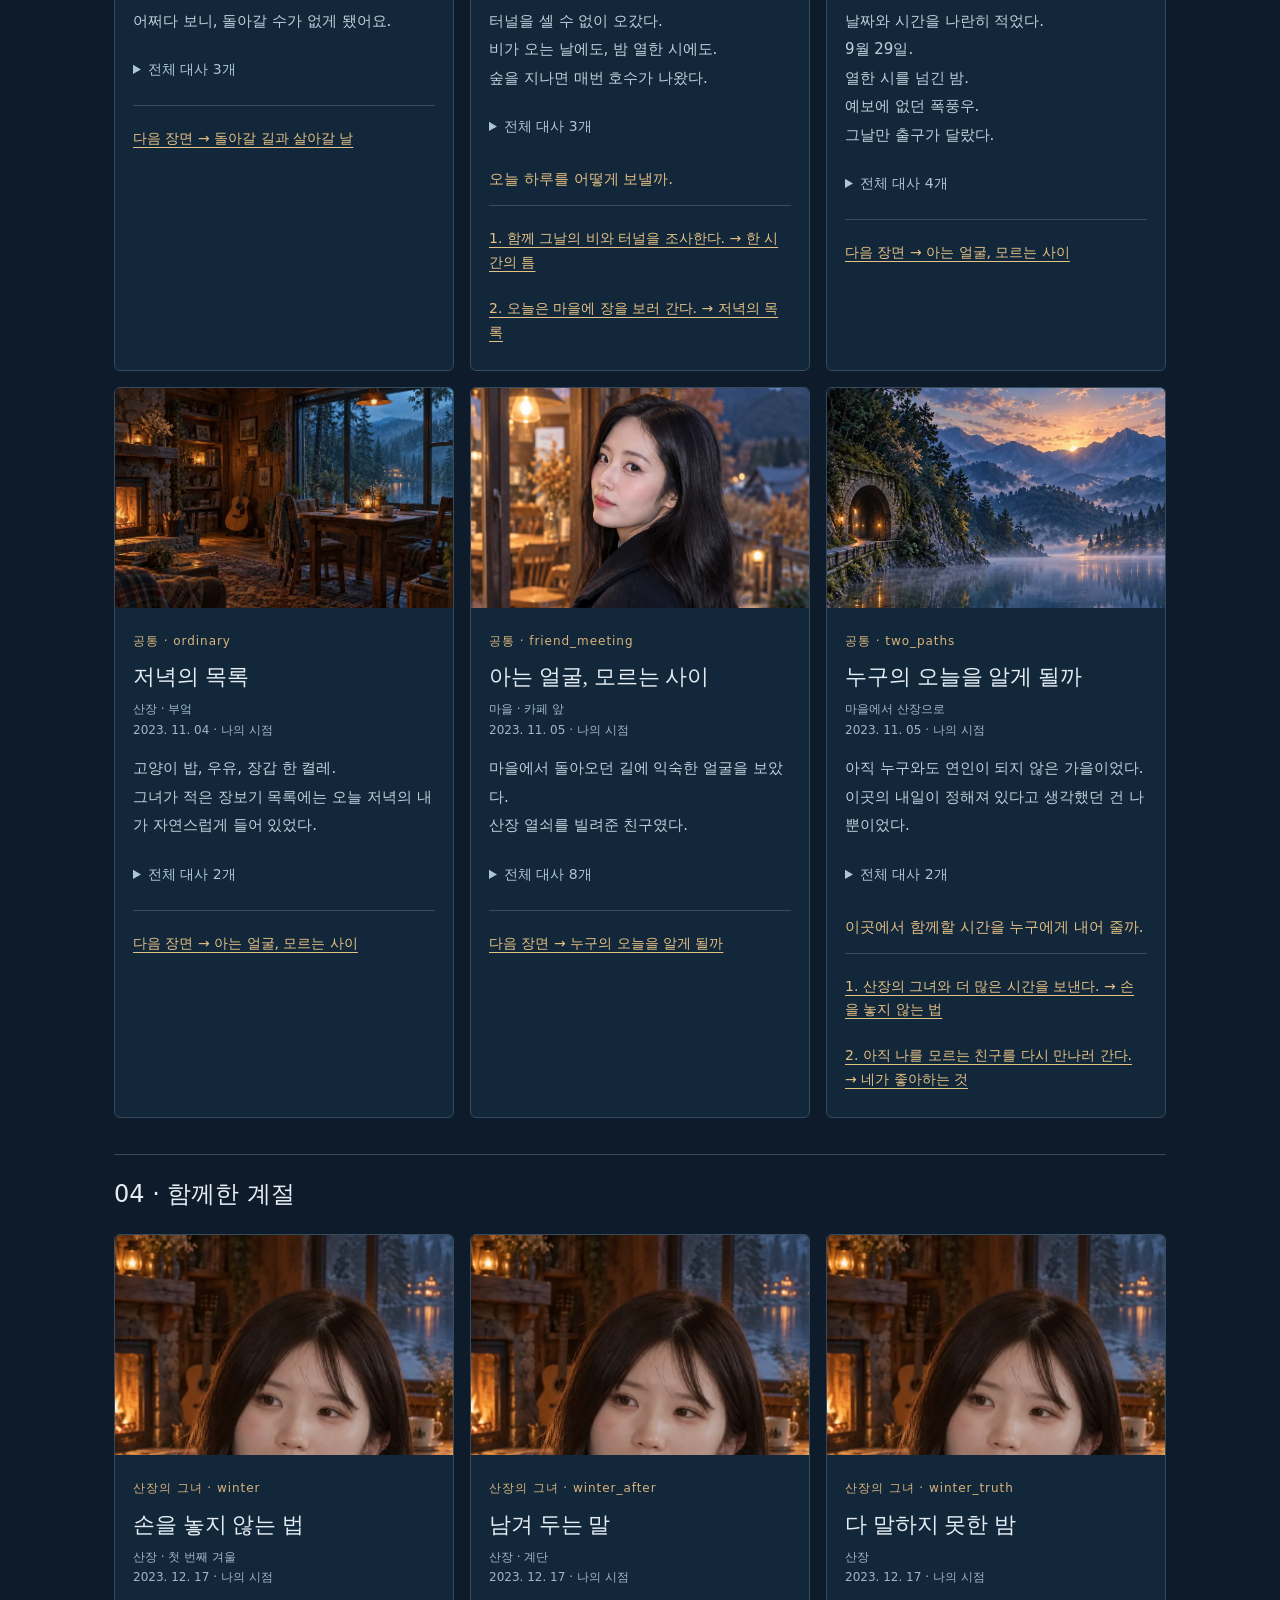
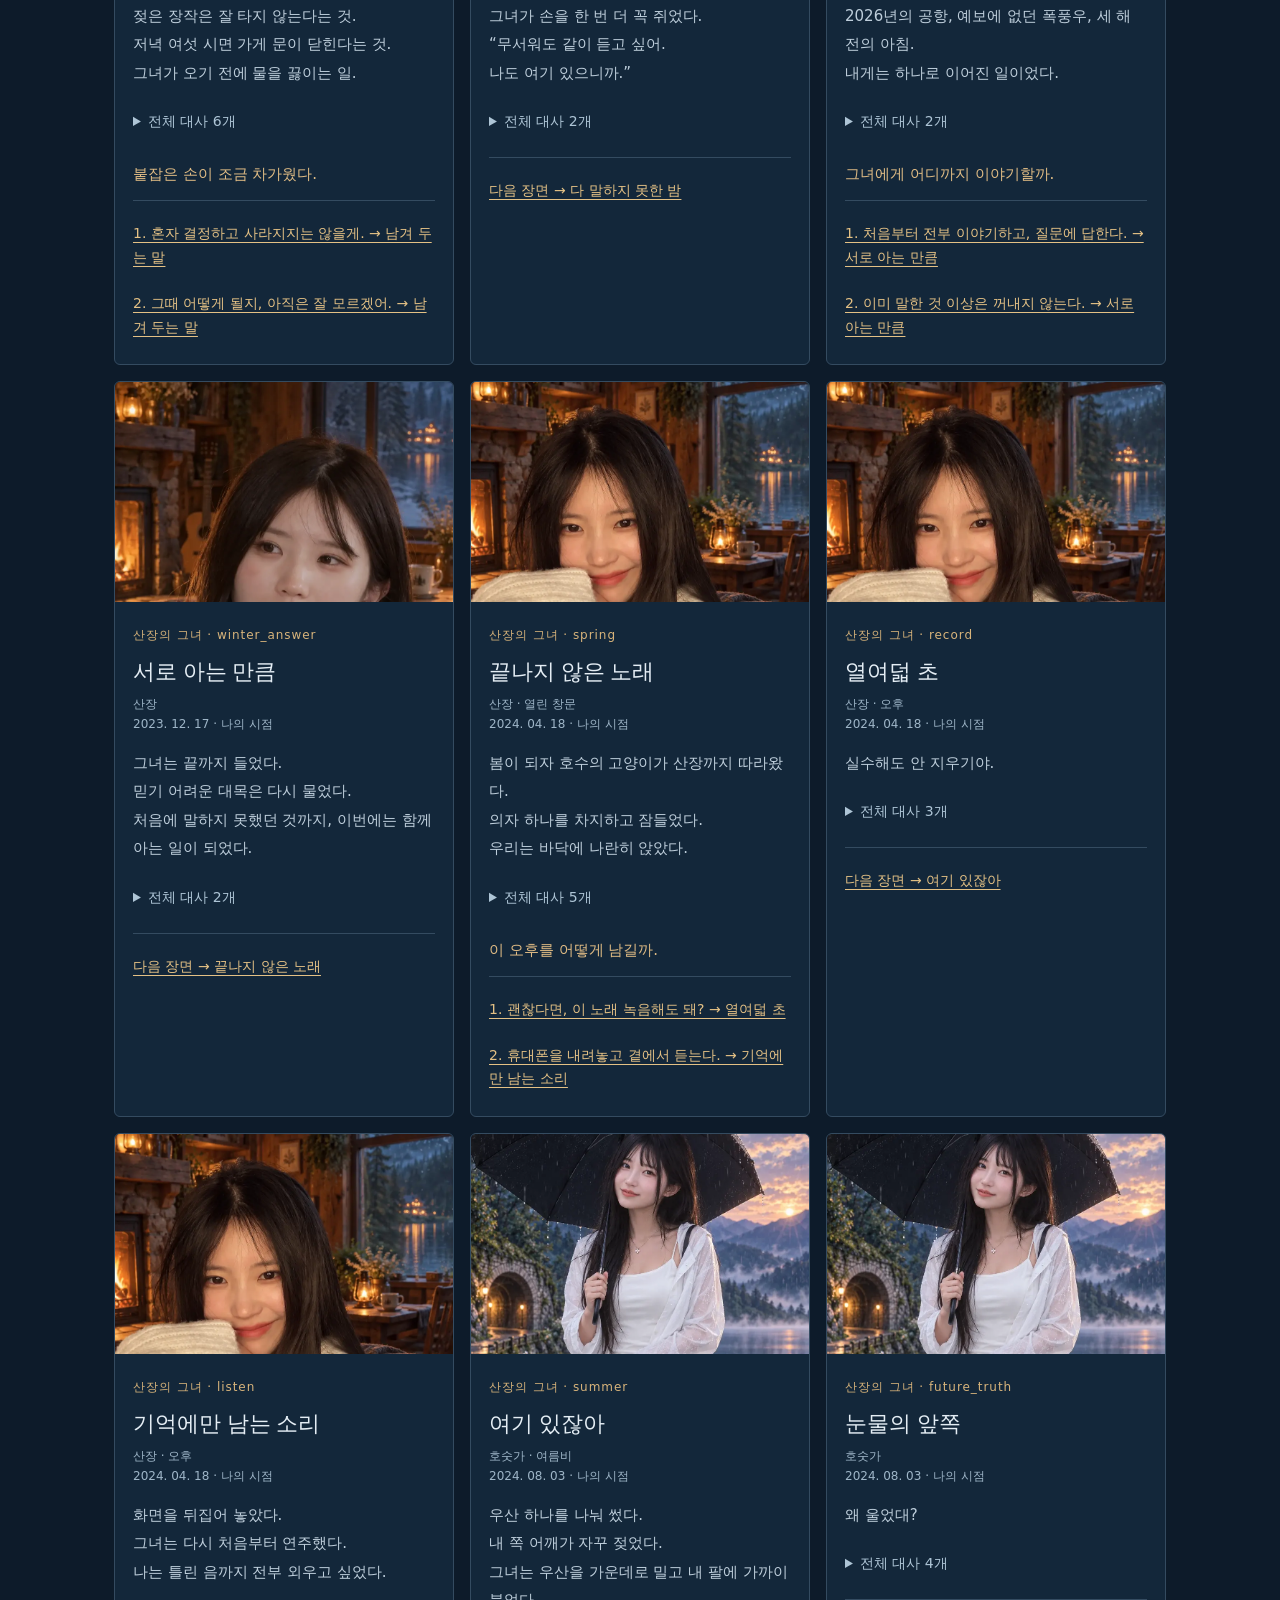
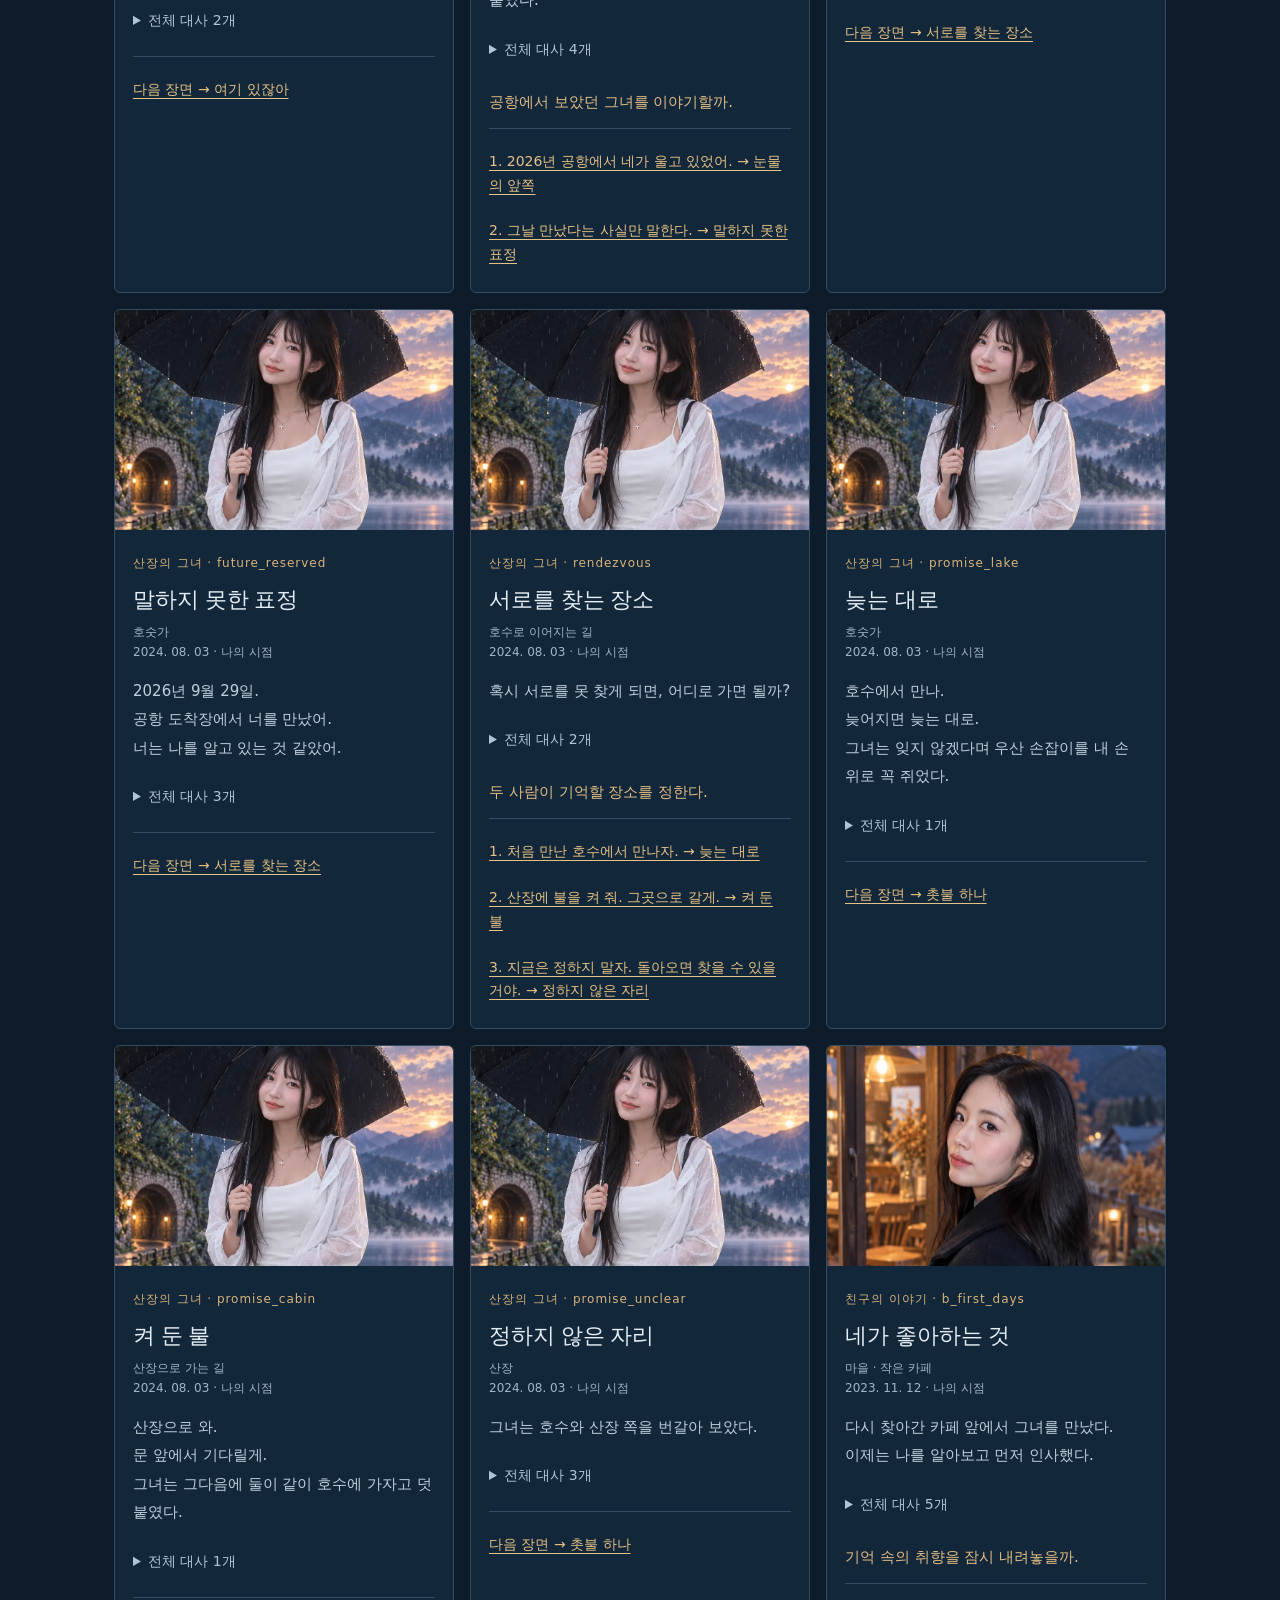
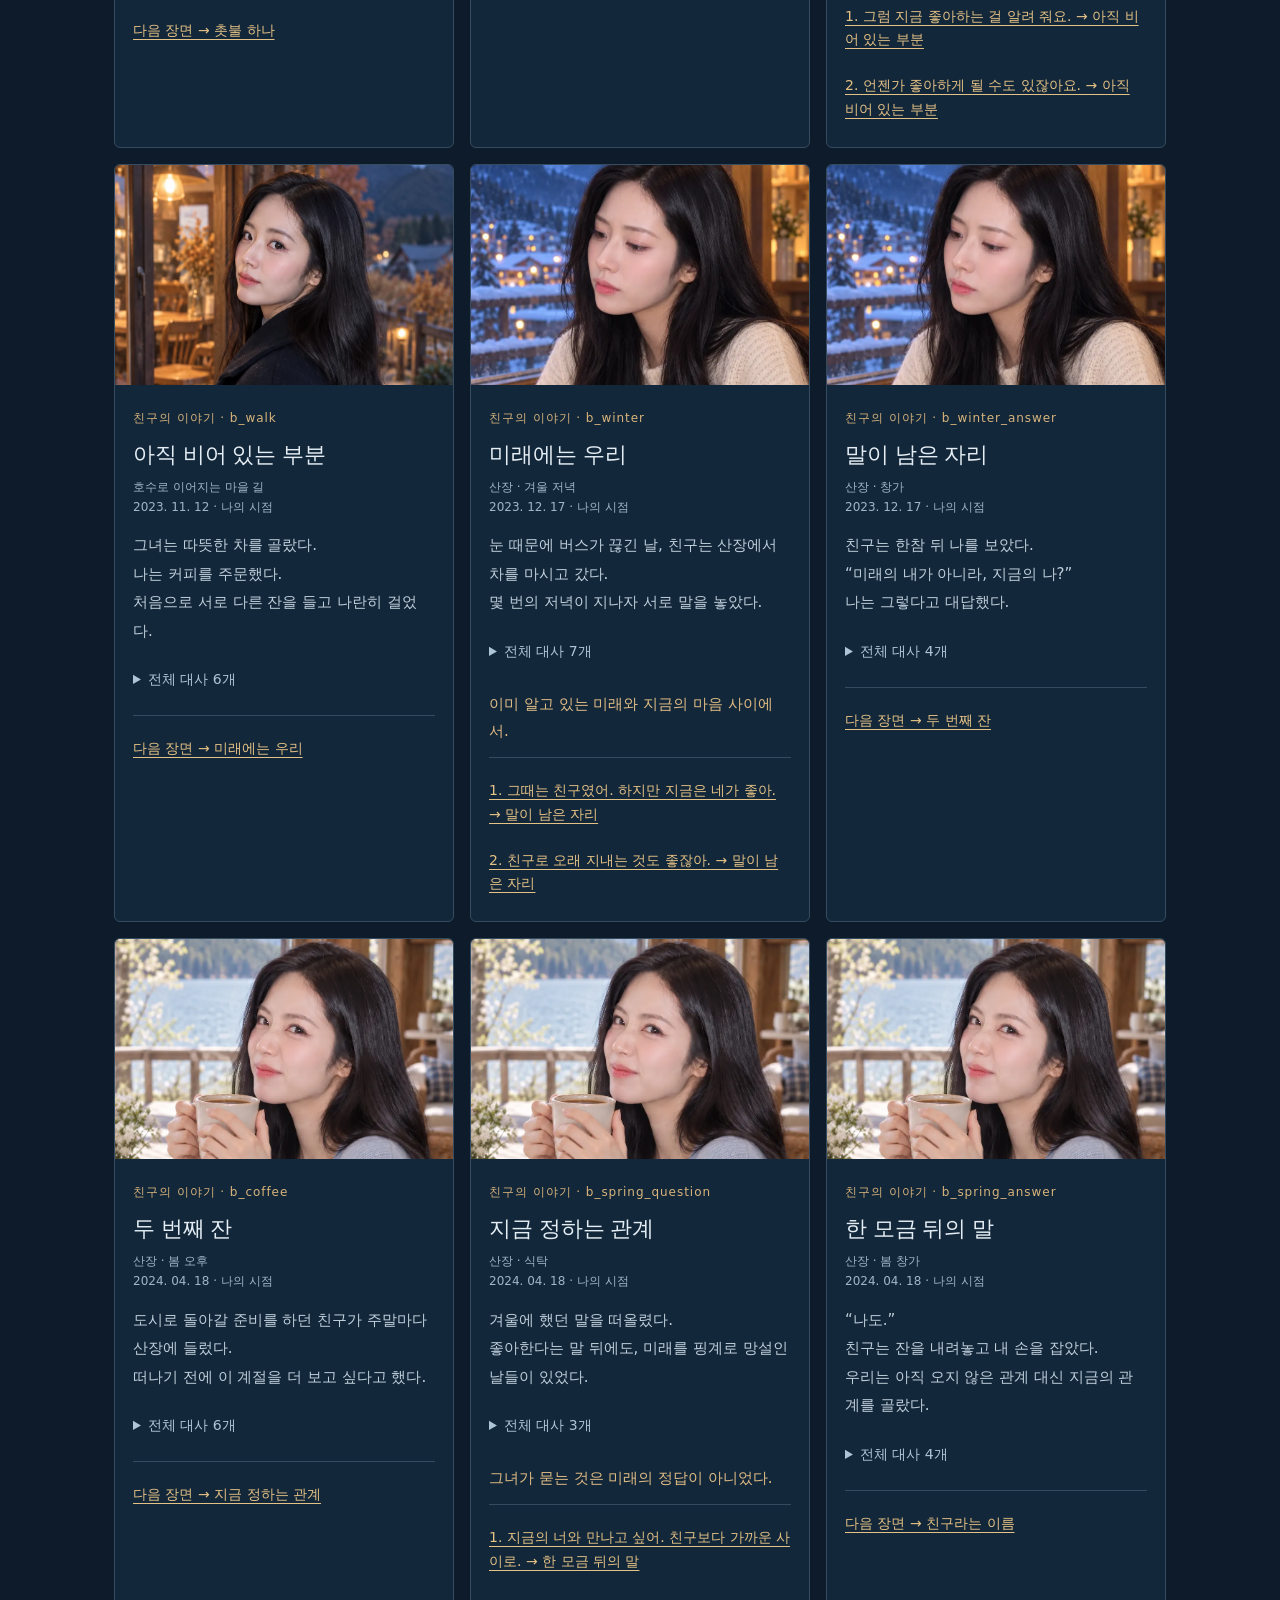
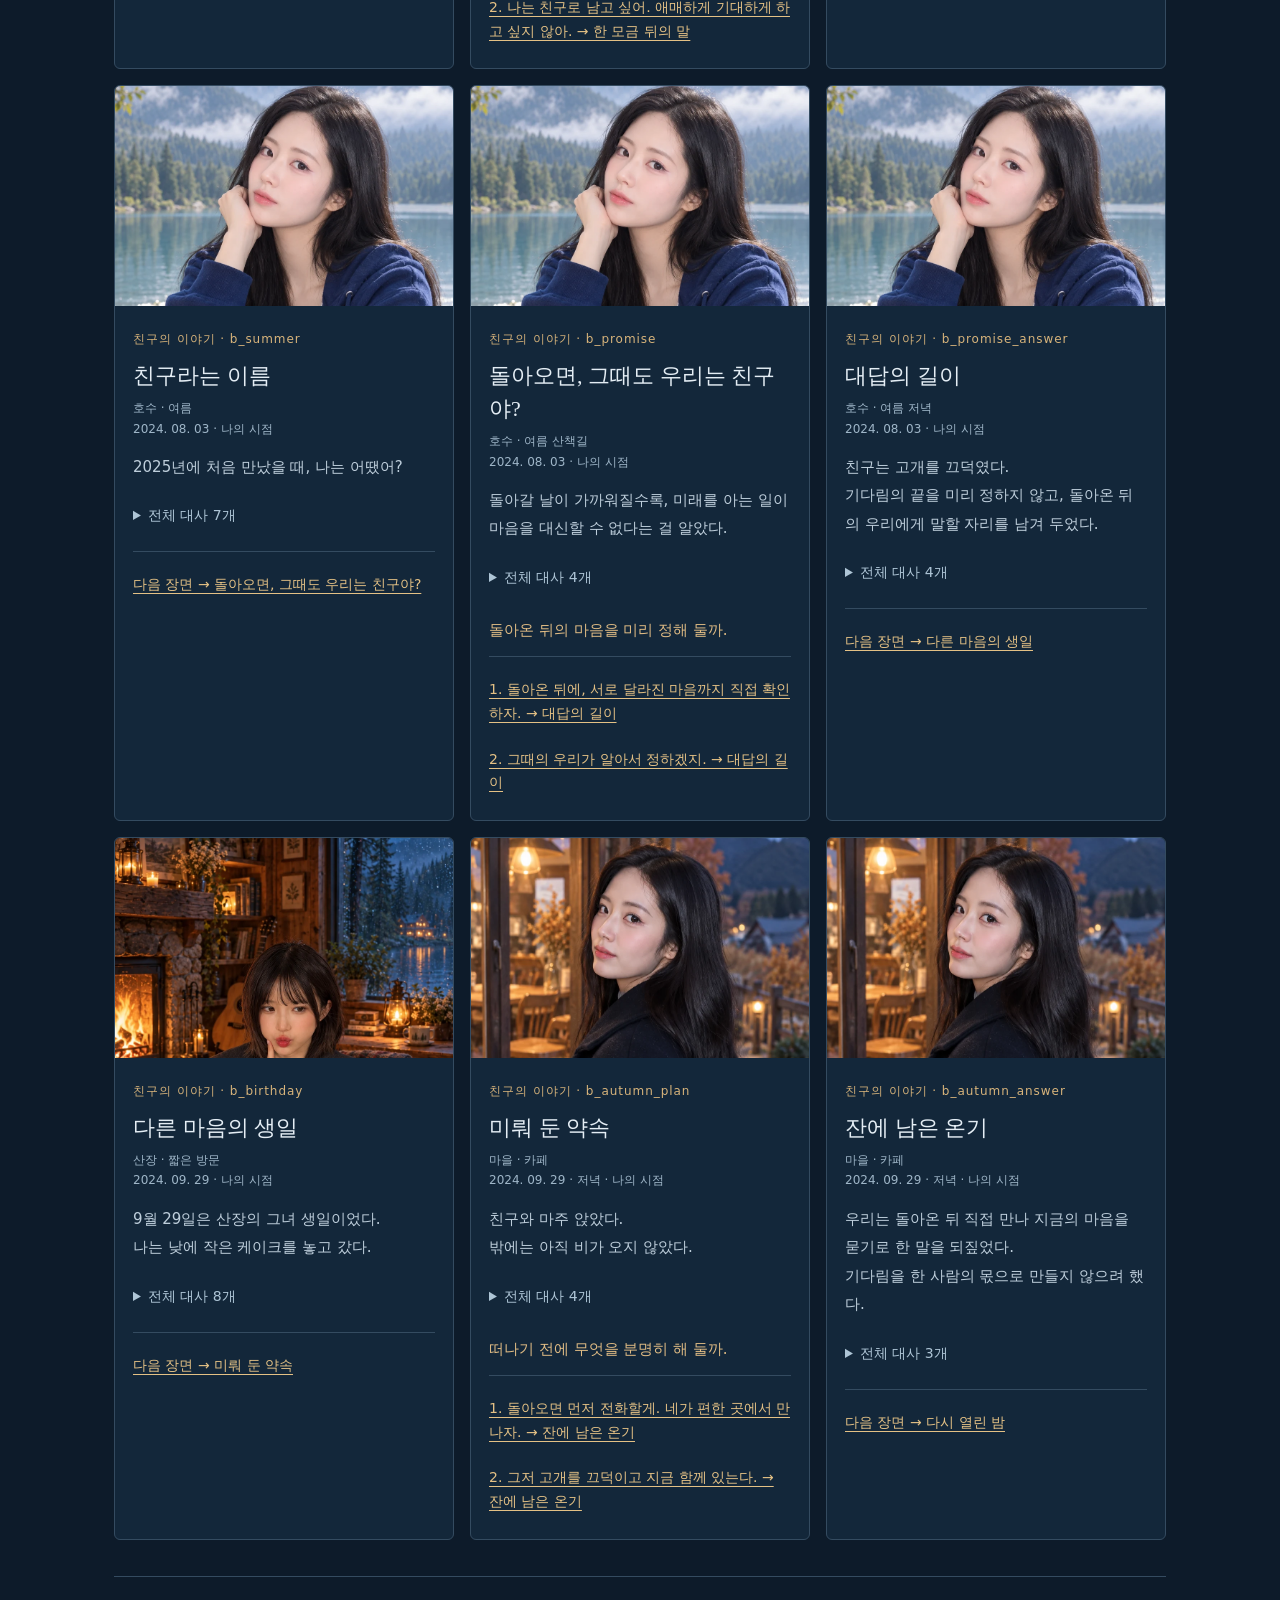
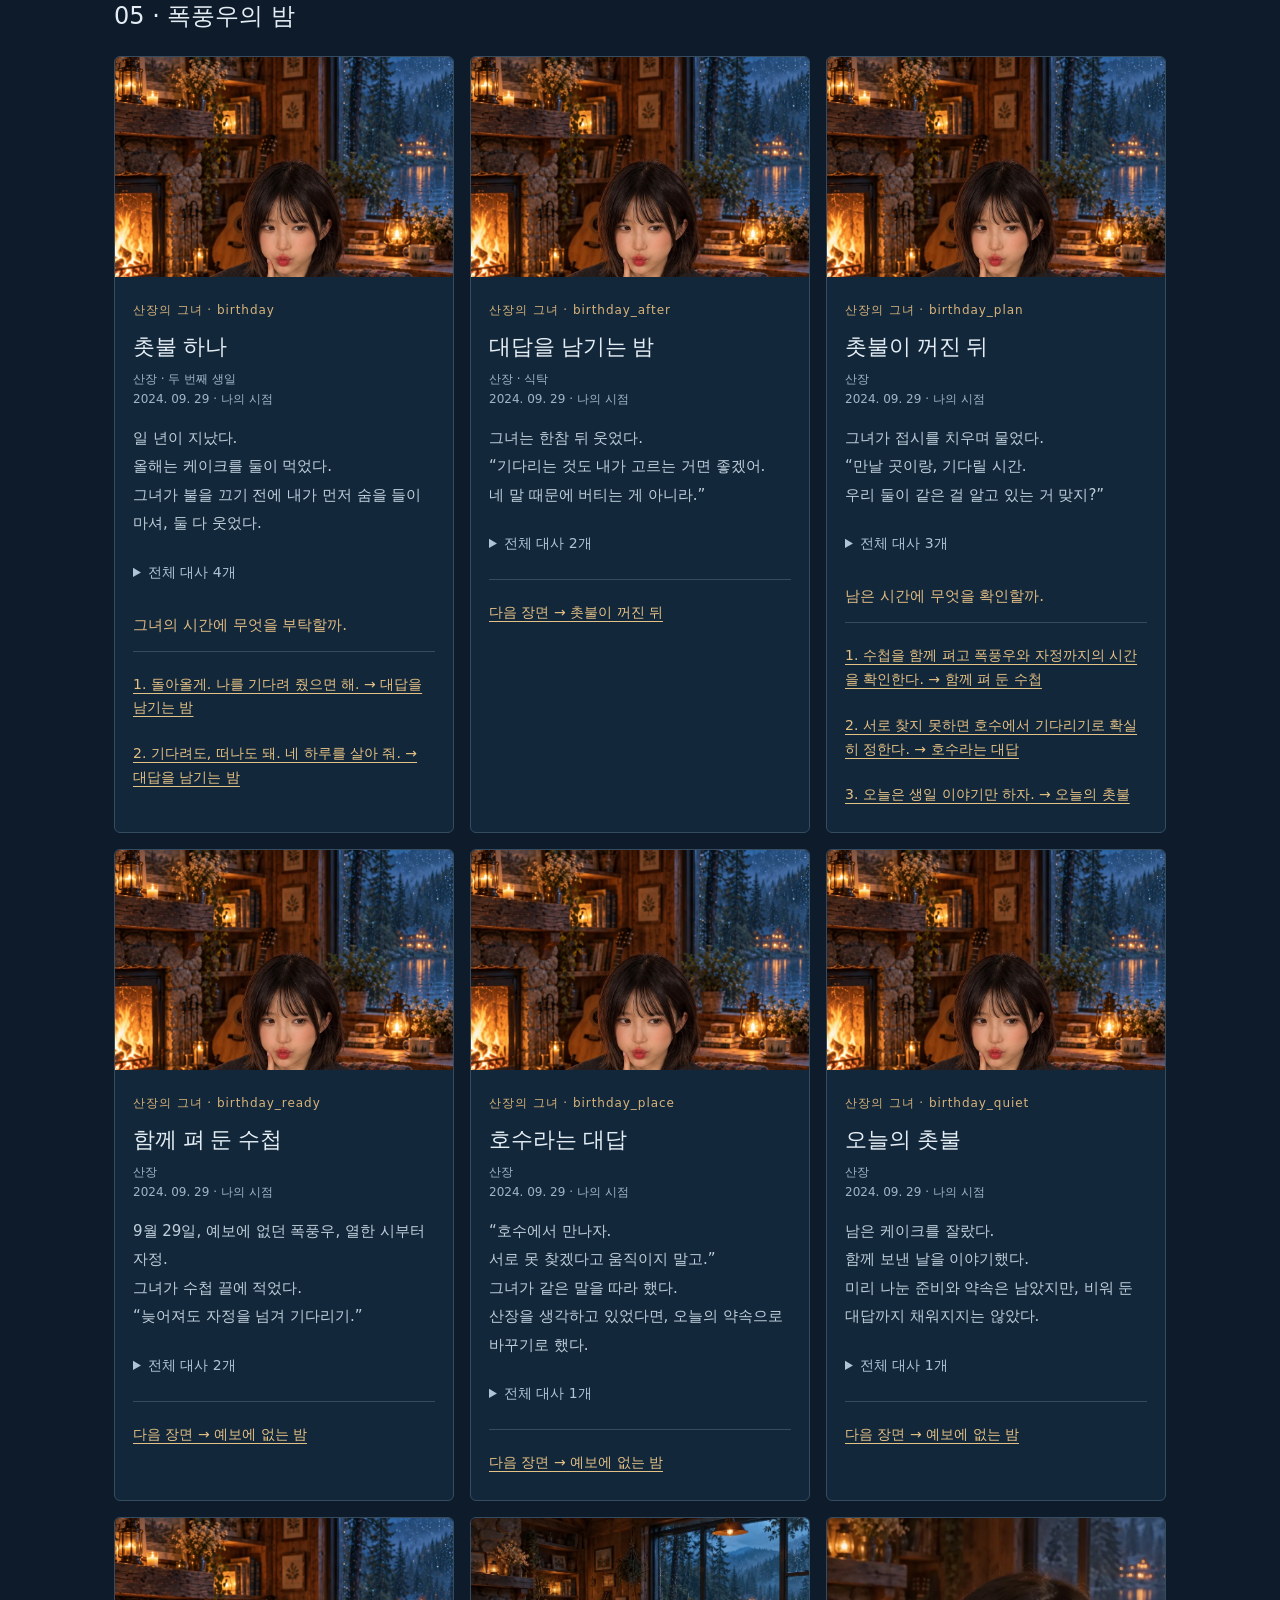
==== commit e27dac2f: "feat : 이것저것" ====
--- a/docs/storyboard.html
+++ b/docs/storyboard.html
@@ -19,8 +19,8 @@
   <p id="counts"></p><h2>엔딩의 차이</h2><div class="table-wrap"><table><thead><tr><th>유형</th><th>엔딩</th><th>의미</th></tr></thead><tbody id="endings"></tbody></table></div>
   <h2>본편의 두 갈래</h2>
   <p>친구에게 산장 열쇠를 빌림 → 공항의 눈물 → 터널을 지나 2023년 → 산장의 그녀와 첫 만남 → 미래의 친구와 첫 만남.<br>2023년 가을에 누구와 더 많은 시간을 보낼지 직접 선택합니다.<br>첫 만남 전에 버스로 떠나면 세계 붕괴로 끝납니다.</p>
-  <div class="table-wrap"><table><thead><tr><th>산장의 그녀</th><th>친구의 이야기</th></tr></thead><tbody><tr><td>겨울의 진실 → 봄의 노래 → 여름의 장소 약속 → 생일의 준비 → 폭풍우의 작별.<br>진실·준비·장소·마주한 작별이 모두 있어야 재회합니다.</td><td>겨울의 고백 → 봄에 정하는 관계 → 여름의 미래와 약속 → 가을의 보완 → 폭풍우의 작별.<br>봄의 고백·돌아온 뒤의 약속·마주한 작별이 모두 있어야 연인으로 재회합니다.</td></tr><tr><td>그녀가 보낸 두 해 → 공항에서 시작을 지킴 → 과거 선택에 따른 결말.</td><td>2025년에 나를 모르는 그와 친구가 됨 → 산장을 사서 빌려줌 → 공항의 그녀는 다른 사랑을 보내고 떠남 → 같은 기억으로 재회.</td></tr></tbody></table></div>
-  <p class="note">두 사람의 기억과 2026년 귀환 뒤에는 선택이 없습니다.<br>잔류·동행은 두 루트 각각의 대사와 이미지로 이어지는 늦은 배드엔딩입니다.<br>친구로 남는 정상 결말에서는 세계가 유지됩니다.</p><h2>장면을 따라가기</h2><nav id="chapters" aria-label="장별 바로가기"></nav><div class="controls"><button id="expand">대사 모두 펼치기</button><button id="collapse">대사 모두 접기</button></div><div id="scenes"></div>
+  <div class="table-wrap"><table><thead><tr><th>산장의 그녀</th><th>친구의 이야기</th></tr></thead><tbody><tr><td>겨울의 진실 → 봄의 노래 → 여름의 장소 약속 → 생일의 준비 → 폭풍우의 작별.<br>진실·준비·장소·마주한 작별이 모두 있어야 재회합니다.</td><td>겨울의 고백 → 봄에 정하는 관계 → 여름의 미래와 약속 → 가을의 보완 → 폭풍우의 작별.<br>봄의 고백·돌아온 뒤의 약속·마주한 작별이 모두 있어야 연인으로 재회합니다.<br>처음부터 친구를 택하거나, 사랑을 택했어도 기다림 속 마음이 달라지면 각기 다른 친구 결말로 이어집니다.</td></tr><tr><td>그녀가 보낸 두 해 → 공항에서 시작을 지킴 → 과거 선택에 따른 결말.</td><td>2025년에 나를 모르는 그와 친구가 됨 → 산장을 사서 빌려줌 → 공항의 그녀는 다른 사랑을 보내고 떠남 → 친구·늦은 마음·재회 중 하나로 마주 앉음.</td></tr></tbody></table></div>
+  <p class="note">두 사람의 기억과 2026년 귀환 뒤에는 선택이 없습니다.<br>잔류·동행은 각 루트의 세계 붕괴 배드엔딩이며, B가 사랑을 택한 뒤 메시지만 남기면 ‘늦게 도착한 마음’으로 이어집니다.<br>B가 처음부터 친구를 택한 경우에는 마주한 작별 여부와 관계없이 친구 결말을 맞고, 세계는 유지됩니다.</p><h2>장면을 따라가기</h2><nav id="chapters" aria-label="장별 바로가기"></nav><div class="controls"><button id="expand">대사 모두 펼치기</button><button id="collapse">대사 모두 접기</button></div><div id="scenes"></div>
   <p class="footer">이 문서는 게임과 같은 src/story.js를 읽습니다. 대사를 수정하고 새로고침하면 함께 반영됩니다.</p>
 </main></body>
 </html>
